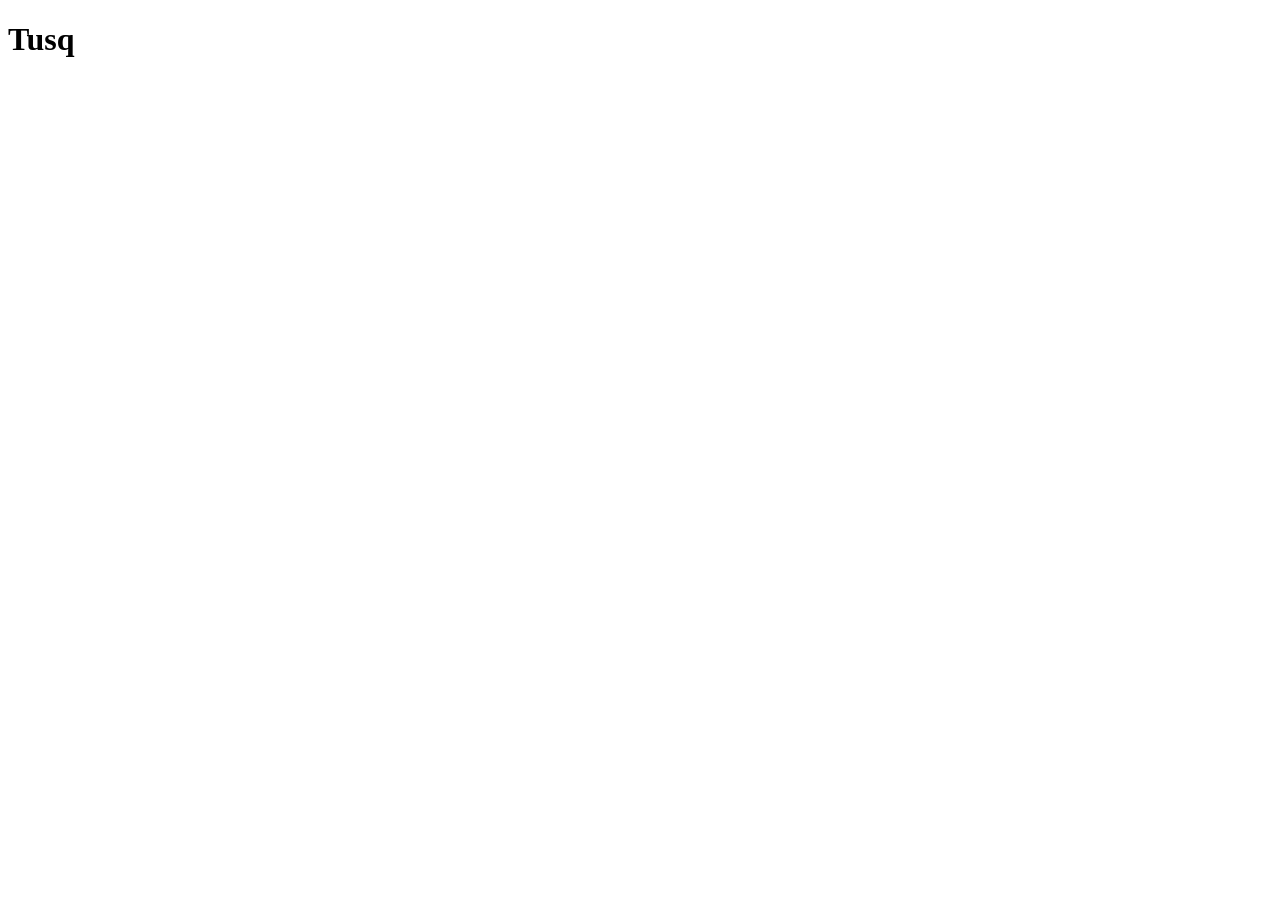
==== index.html @ bcec601b "Update index.html" ====
<!DOCTYPE html>
<html lang="ja">
<head>
  <meta charset="UTF-8">
  
  <meta name="viewport" content="width=device-width, initial-scale=1.0">
  
  <meta property="og:title" content="Tusq Portfolio">
  <meta property="og:description" content="My portfolio site">
  <meta property="og:image" content="https://ocha-no-taiko.github.io/Portfolio/ogp.png">
  <meta property="og:type" content="website">
  
  <link rel="icon" href="/Portfolio/favicon.png">
  <link rel="stylesheet" href="/Portfolio/style.css">
  
  <title>Portfolio | Tusq</title>
</head>
<body>
  <h1>Tusq</h1>
</body>
</html>
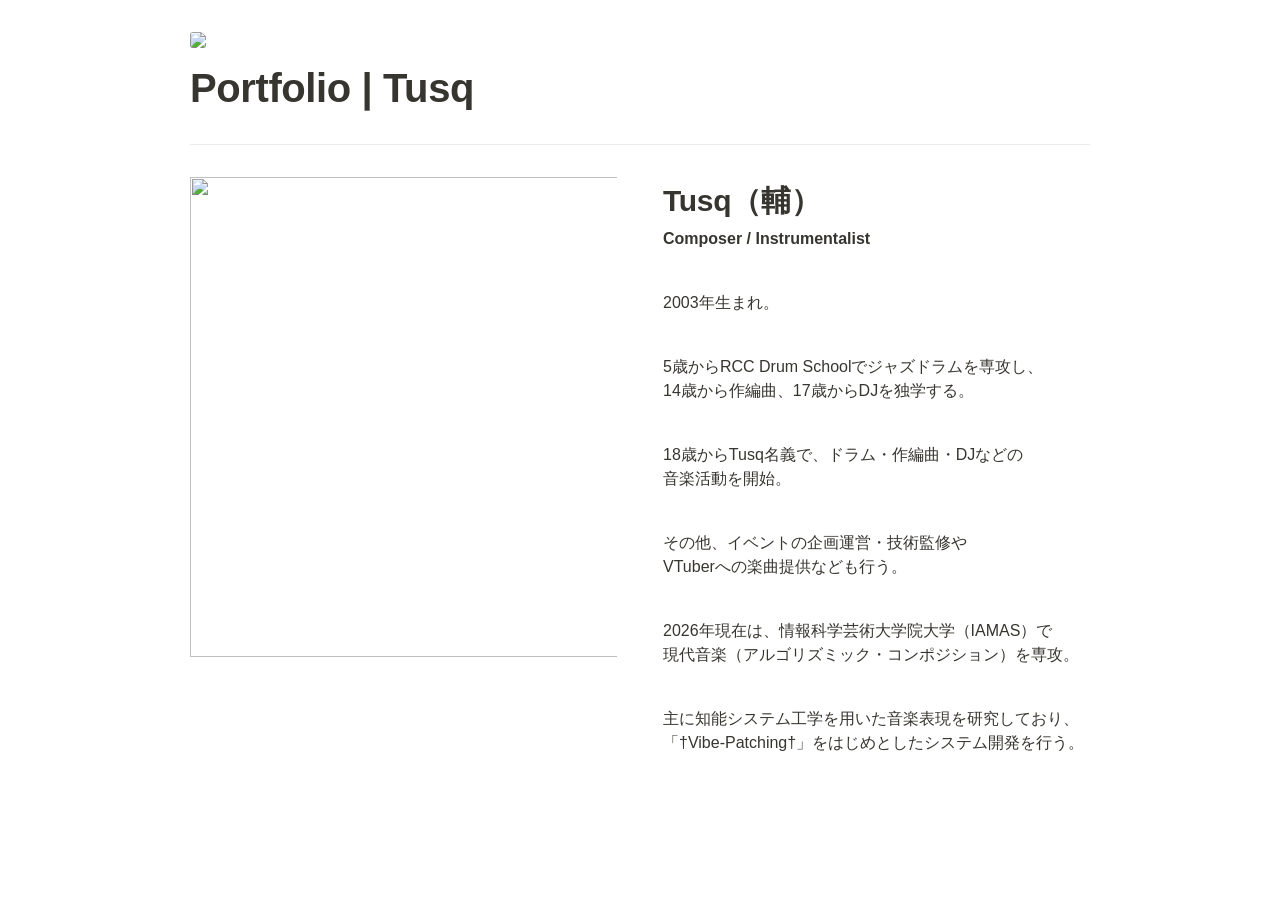
==== commit dbe0fcce: "Update index.html" ====
--- a/index.html
+++ b/index.html
@@ -1,21 +1,751 @@
-<!DOCTYPE html>
-<html lang="ja">
-<head>
-  <meta charset="UTF-8">
-  
-  <meta name="viewport" content="width=device-width, initial-scale=1.0">
-  
-  <meta property="og:title" content="Tusq Portfolio">
-  <meta property="og:description" content="My portfolio site">
-  <meta property="og:image" content="https://ocha-no-taiko.github.io/Portfolio/ogp.png">
-  <meta property="og:type" content="website">
-  
-  <link rel="icon" href="/Portfolio/favicon.png">
-  <link rel="stylesheet" href="/Portfolio/style.css">
-  
-  <title>Portfolio | Tusq</title>
-</head>
-<body>
-  <h1>Tusq</h1>
-</body>
-</html>
+<html><head><meta http-equiv="Content-Type" content="text/html; charset=utf-8"/><title>Portfolio | Tusq</title><style>
+/* cspell:disable-file */
+/* webkit printing magic: print all background colors */
+html {
+	-webkit-print-color-adjust: exact;
+}
+* {
+	box-sizing: border-box;
+	-webkit-print-color-adjust: exact;
+}
+
+html,
+body {
+	margin: 0;
+	padding: 0;
+}
+@media only screen {
+	body {
+		margin: 2em auto;
+		max-width: 900px;
+		color: rgb(55, 53, 47);
+	}
+}
+
+body {
+	line-height: 1.5;
+	white-space: pre-wrap;
+}
+
+a,
+a.visited {
+	color: inherit;
+	text-decoration: underline;
+}
+
+.pdf-relative-link-path {
+	font-size: 80%;
+	color: #444;
+}
+
+h1,
+h2,
+h3 {
+	letter-spacing: -0.01em;
+	line-height: 1.2;
+	font-weight: 600;
+	margin-bottom: 0;
+}
+
+/* Override strong tags inside headings to maintain consistent weight */
+h1 strong,
+h2 strong,
+h3 strong {
+	font-weight: 600;
+}
+
+.page-title {
+	font-size: 2.5rem;
+	font-weight: 700;
+	margin-top: 0;
+	margin-bottom: 0.75em;
+}
+
+h1 {
+	font-size: 1.875rem;
+	margin-top: 1.875rem;
+}
+
+h2 {
+	font-size: 1.5rem;
+	margin-top: 1.5rem;
+}
+
+h3 {
+	font-size: 1.25rem;
+	margin-top: 1.25rem;
+}
+
+.source {
+	border: 1px solid #ddd;
+	border-radius: 3px;
+	padding: 1.5em;
+	word-break: break-all;
+}
+
+.callout {
+	border-radius: 10px;
+	padding: 1rem;
+}
+
+figure {
+	margin: 1.25em 0;
+	page-break-inside: avoid;
+}
+
+figcaption {
+	opacity: 0.5;
+	font-size: 85%;
+	margin-top: 0.5em;
+}
+
+mark {
+	background-color: transparent;
+}
+
+.indented {
+	padding-left: 1.5em;
+}
+
+hr {
+	background: transparent;
+	display: block;
+	width: 100%;
+	height: 1px;
+	visibility: visible;
+	border: none;
+	border-bottom: 1px solid rgba(55, 53, 47, 0.09);
+}
+
+img {
+	max-width: 100%;
+}
+
+@media only print {
+	img {
+		max-height: 100vh;
+		object-fit: contain;
+	}
+
+	table.collection-content {
+		width: 100%;
+		table-layout: fixed;
+	}
+
+	table.collection-content th,
+	table.collection-content td {
+		overflow-wrap: anywhere;
+	}
+
+	table.collection-content td > .user,
+	table.collection-content td > time {
+		white-space: pre-wrap;
+	}
+}
+
+@page {
+	margin: 1in;
+}
+
+.collection-content-wrapper {
+	overflow-x: auto;
+}
+
+@media only print {
+	.collection-content-wrapper {
+		overflow-x: visible;
+	}
+}
+
+.collection-content {
+	font-size: 0.875rem;
+}
+
+.collection-content td {
+	white-space: pre-wrap;
+	word-break: break-word;
+}
+
+.column-list {
+	display: flex;
+	gap: 46px;
+}
+
+.column {
+	min-width: 0;
+	overflow: hidden;
+}
+
+.column > *:first-child {
+	margin-top: 0;
+}
+
+.table_of_contents-item {
+	display: block;
+	font-size: 0.875rem;
+	line-height: 1.3;
+	padding: 0.125rem;
+}
+
+.table_of_contents-indent-1 {
+	margin-left: 1.5rem;
+}
+
+.table_of_contents-indent-2 {
+	margin-left: 3rem;
+}
+
+.table_of_contents-indent-3 {
+	margin-left: 4.5rem;
+}
+
+.table_of_contents-link {
+	text-decoration: none;
+	opacity: 0.7;
+	border-bottom: 1px solid rgba(55, 53, 47, 0.18);
+}
+
+table,
+th,
+td {
+	border: 1px solid rgba(55, 53, 47, 0.09);
+}
+
+table {
+	border-collapse: collapse;
+	border-left: none;
+	border-right: none;
+}
+
+th,
+td {
+	font-weight: normal;
+	padding: 0.25em 0.5em;
+	line-height: 1.5;
+	min-height: 1.5em;
+	text-align: left;
+}
+
+th {
+	color: rgba(55, 53, 47, 0.6);
+}
+
+ol,
+ul {
+	margin: 0;
+	margin-block-start: 0.6em;
+	margin-block-end: 0.6em;
+}
+
+li > ol:first-child,
+li > ul:first-child {
+	margin-block-start: 0.6em;
+}
+
+ul > li {
+	list-style: disc;
+}
+
+ul.to-do-list {
+	padding-inline-start: 0;
+}
+
+ul.to-do-list > li {
+	list-style: none;
+}
+
+.to-do-children-checked {
+	text-decoration: line-through;
+	opacity: 0.375;
+}
+
+ul.toggle > li {
+	list-style: none;
+}
+
+ul {
+	padding-inline-start: 1.7em;
+}
+
+ul > li {
+	padding-left: 0.1em;
+}
+
+ol {
+	padding-inline-start: 1.6em;
+}
+
+ol.numbered-list.numbered-list-digits-2 {
+	padding-inline-start: 2em;
+}
+
+ol.numbered-list.numbered-list-digits-3plus {
+	padding-inline-start: 2.4em;
+}
+
+ol > li {
+	padding-left: 0.2em;
+}
+
+.mono ol {
+	padding-inline-start: 2em;
+}
+
+.mono ol > li {
+	text-indent: -0.4em;
+}
+
+.toggle {
+	padding-inline-start: 0em;
+	list-style-type: none;
+}
+
+/* Indent toggle children */
+.toggle > li > details {
+	padding-left: 1.7em;
+}
+
+.toggle > li > details > summary {
+	margin-left: -1.1em;
+}
+
+.selected-value {
+	display: inline-block;
+	padding: 0 0.5em;
+	background: rgba(206, 205, 202, 0.5);
+	border-radius: 3px;
+	margin-right: 0.5em;
+	margin-top: 0.3em;
+	margin-bottom: 0.3em;
+	white-space: nowrap;
+}
+
+.collection-title {
+	display: inline-block;
+	margin-right: 1em;
+}
+
+.page-description {
+	margin-bottom: 2em;
+}
+
+.simple-table {
+	margin-top: 1em;
+	font-size: 0.875rem;
+	empty-cells: show;
+}
+.simple-table td {
+	height: 29px;
+	min-width: 120px;
+}
+
+.simple-table th {
+	height: 29px;
+	min-width: 120px;
+}
+
+.simple-table-header-color {
+	background: rgb(247, 246, 243);
+	color: black;
+}
+.simple-table-header {
+	font-weight: 500;
+}
+
+time {
+	opacity: 0.5;
+}
+
+.icon {
+	display: inline-flex;
+	align-items: center;
+	justify-content: center;
+	max-width: 1.2em;
+	max-height: 1.2em;
+	text-decoration: none;
+	vertical-align: text-bottom;
+	margin-right: 0.5em;
+}
+
+img.icon {
+	border-radius: 3px;
+}
+
+.callout img.notion-static-icon {
+	width: 1em;
+	height: 1em;
+}
+
+.callout p {
+	margin: 0;
+}
+
+.callout h1,
+.callout h2,
+.callout h3 {
+	margin: 0 0 0.6rem;
+}
+
+.user-icon {
+	width: 1.5em;
+	height: 1.5em;
+	border-radius: 100%;
+	margin-right: 0.5rem;
+}
+
+.user-icon-inner {
+	font-size: 0.8em;
+}
+
+.text-icon {
+	border: 1px solid #000;
+	text-align: center;
+}
+
+.page-cover-image {
+	display: block;
+	object-fit: cover;
+	width: 100%;
+	max-height: 30vh;
+}
+
+.page-header-icon {
+	font-size: 3rem;
+	margin-bottom: 1rem;
+}
+
+.page-header-icon-with-cover {
+	margin-top: -0.72em;
+	margin-left: 0.07em;
+}
+
+.page-header-icon img {
+	border-radius: 3px;
+}
+
+.link-to-page {
+	margin: 1em 0;
+	padding: 0;
+	border: none;
+	font-weight: 500;
+}
+
+p > .user {
+	opacity: 0.5;
+}
+
+td > .user,
+td > time {
+	white-space: nowrap;
+}
+
+input[type="checkbox"] {
+	transform: scale(1.5);
+	margin-right: 0.6em;
+	vertical-align: middle;
+}
+
+p {
+	margin-top: 0.5em;
+	margin-bottom: 0.5em;
+}
+
+.image {
+	border: none;
+	margin: 1.5em 0;
+	padding: 0;
+	border-radius: 0;
+	text-align: center;
+}
+
+.code,
+code {
+	background: rgba(135, 131, 120, 0.15);
+	border-radius: 3px;
+	padding: 0.2em 0.4em;
+	border-radius: 3px;
+	font-size: 85%;
+	tab-size: 2;
+}
+
+code {
+	color: #eb5757;
+}
+
+.code {
+	padding: 1.5em 1em;
+}
+
+.code-wrap {
+	white-space: pre-wrap;
+	word-break: break-all;
+}
+
+.code > code {
+	background: none;
+	padding: 0;
+	font-size: 100%;
+	color: inherit;
+}
+
+blockquote {
+	font-size: 1em;
+	margin: 1em 0;
+	padding-left: 1em;
+	border-left: 3px solid rgb(55, 53, 47);
+}
+
+blockquote.quote-large {
+	font-size: 1.25em;
+}
+
+.bookmark {
+	text-decoration: none;
+	max-height: 8em;
+	padding: 0;
+	display: flex;
+	width: 100%;
+	align-items: stretch;
+}
+
+.bookmark-title {
+	font-size: 0.85em;
+	overflow: hidden;
+	text-overflow: ellipsis;
+	height: 1.75em;
+	white-space: nowrap;
+}
+
+.bookmark-text {
+	display: flex;
+	flex-direction: column;
+}
+
+.bookmark-info {
+	flex: 4 1 180px;
+	padding: 12px 14px 14px;
+	display: flex;
+	flex-direction: column;
+	justify-content: space-between;
+}
+
+.bookmark-image {
+	width: 33%;
+	flex: 1 1 180px;
+	display: block;
+	position: relative;
+	object-fit: cover;
+	border-radius: 1px;
+}
+
+.bookmark-description {
+	color: rgba(55, 53, 47, 0.6);
+	font-size: 0.75em;
+	overflow: hidden;
+	max-height: 4.5em;
+	word-break: break-word;
+}
+
+.bookmark-href {
+	font-size: 0.75em;
+	margin-top: 0.25em;
+}
+
+.sans { font-family: ui-sans-serif, -apple-system, BlinkMacSystemFont, "Segoe UI Variable Display", "Segoe UI", Helvetica, "Apple Color Emoji", "Noto Sans Arabic", "Noto Sans Hebrew", Arial, sans-serif, "Segoe UI Emoji", "Segoe UI Symbol"; }
+.code { font-family: "SFMono-Regular", Menlo, Consolas, "PT Mono", "Liberation Mono", Courier, monospace; }
+.serif { font-family: Lyon-Text, Georgia, ui-serif, serif; }
+.mono { font-family: iawriter-mono, Nitti, Menlo, Courier, monospace; }
+.pdf .sans { font-family: Inter, ui-sans-serif, -apple-system, BlinkMacSystemFont, "Segoe UI Variable Display", "Segoe UI", Helvetica, "Apple Color Emoji", "Noto Sans Arabic", "Noto Sans Hebrew", Arial, sans-serif, "Segoe UI Emoji", "Segoe UI Symbol", 'Twemoji', 'Noto Color Emoji', 'Noto Sans CJK JP'; }
+.pdf:lang(zh-CN) .sans { font-family: Inter, ui-sans-serif, -apple-system, BlinkMacSystemFont, "Segoe UI Variable Display", "Segoe UI", Helvetica, "Apple Color Emoji", "Noto Sans Arabic", "Noto Sans Hebrew", Arial, sans-serif, "Segoe UI Emoji", "Segoe UI Symbol", 'Twemoji', 'Noto Color Emoji', 'Noto Sans CJK SC'; }
+.pdf:lang(zh-TW) .sans { font-family: Inter, ui-sans-serif, -apple-system, BlinkMacSystemFont, "Segoe UI Variable Display", "Segoe UI", Helvetica, "Apple Color Emoji", "Noto Sans Arabic", "Noto Sans Hebrew", Arial, sans-serif, "Segoe UI Emoji", "Segoe UI Symbol", 'Twemoji', 'Noto Color Emoji', 'Noto Sans CJK TC'; }
+.pdf:lang(ko-KR) .sans { font-family: Inter, ui-sans-serif, -apple-system, BlinkMacSystemFont, "Segoe UI Variable Display", "Segoe UI", Helvetica, "Apple Color Emoji", "Noto Sans Arabic", "Noto Sans Hebrew", Arial, sans-serif, "Segoe UI Emoji", "Segoe UI Symbol", 'Twemoji', 'Noto Color Emoji', 'Noto Sans CJK KR'; }
+.pdf .code { font-family: Source Code Pro, "SFMono-Regular", Menlo, Consolas, "PT Mono", "Liberation Mono", Courier, monospace, 'Twemoji', 'Noto Color Emoji', 'Noto Sans Mono CJK JP'; }
+.pdf:lang(zh-CN) .code { font-family: Source Code Pro, "SFMono-Regular", Menlo, Consolas, "PT Mono", "Liberation Mono", Courier, monospace, 'Twemoji', 'Noto Color Emoji', 'Noto Sans Mono CJK SC'; }
+.pdf:lang(zh-TW) .code { font-family: Source Code Pro, "SFMono-Regular", Menlo, Consolas, "PT Mono", "Liberation Mono", Courier, monospace, 'Twemoji', 'Noto Color Emoji', 'Noto Sans Mono CJK TC'; }
+.pdf:lang(ko-KR) .code { font-family: Source Code Pro, "SFMono-Regular", Menlo, Consolas, "PT Mono", "Liberation Mono", Courier, monospace, 'Twemoji', 'Noto Color Emoji', 'Noto Sans Mono CJK KR'; }
+.pdf .serif { font-family: PT Serif, Lyon-Text, Georgia, ui-serif, serif, 'Twemoji', 'Noto Color Emoji', 'Noto Serif CJK JP'; }
+.pdf:lang(zh-CN) .serif { font-family: PT Serif, Lyon-Text, Georgia, ui-serif, serif, 'Twemoji', 'Noto Color Emoji', 'Noto Serif CJK SC'; }
+.pdf:lang(zh-TW) .serif { font-family: PT Serif, Lyon-Text, Georgia, ui-serif, serif, 'Twemoji', 'Noto Color Emoji', 'Noto Serif CJK TC'; }
+.pdf:lang(ko-KR) .serif { font-family: PT Serif, Lyon-Text, Georgia, ui-serif, serif, 'Twemoji', 'Noto Color Emoji', 'Noto Serif CJK KR'; }
+.pdf .mono { font-family: PT Mono, iawriter-mono, Nitti, Menlo, Courier, monospace, 'Twemoji', 'Noto Color Emoji', 'Noto Sans Mono CJK JP'; }
+.pdf:lang(zh-CN) .mono { font-family: PT Mono, iawriter-mono, Nitti, Menlo, Courier, monospace, 'Twemoji', 'Noto Color Emoji', 'Noto Sans Mono CJK SC'; }
+.pdf:lang(zh-TW) .mono { font-family: PT Mono, iawriter-mono, Nitti, Menlo, Courier, monospace, 'Twemoji', 'Noto Color Emoji', 'Noto Sans Mono CJK TC'; }
+.pdf:lang(ko-KR) .mono { font-family: PT Mono, iawriter-mono, Nitti, Menlo, Courier, monospace, 'Twemoji', 'Noto Color Emoji', 'Noto Sans Mono CJK KR'; }
+.highlight-default {
+	color: rgba(44, 44, 43, 1);
+}
+.highlight-gray {
+	color: rgba(125, 122, 117, 1);
+	fill: rgba(125, 122, 117, 1);
+}
+.highlight-brown {
+	color: rgba(159, 118, 90, 1);
+	fill: rgba(159, 118, 90, 1);
+}
+.highlight-orange {
+	color: rgba(210, 123, 45, 1);
+	fill: rgba(210, 123, 45, 1);
+}
+.highlight-yellow {
+	color: rgba(203, 148, 52, 1);
+	fill: rgba(203, 148, 52, 1);
+}
+.highlight-teal {
+	color: rgba(80, 148, 110, 1);
+	fill: rgba(80, 148, 110, 1);
+}
+.highlight-blue {
+	color: rgba(56, 125, 201, 1);
+	fill: rgba(56, 125, 201, 1);
+}
+.highlight-purple {
+	color: rgba(154, 107, 180, 1);
+	fill: rgba(154, 107, 180, 1);
+}
+.highlight-pink {
+	color: rgba(193, 76, 138, 1);
+	fill: rgba(193, 76, 138, 1);
+}
+.highlight-red {
+	color: rgba(207, 81, 72, 1);
+	fill: rgba(207, 81, 72, 1);
+}
+.highlight-default_background {
+	color: rgba(44, 44, 43, 1);
+}
+.highlight-gray_background {
+	background: rgba(42, 28, 0, 0.07);
+}
+.highlight-brown_background {
+	background: rgba(139, 46, 0, 0.086);
+}
+.highlight-orange_background {
+	background: rgba(224, 101, 1, 0.129);
+}
+.highlight-yellow_background {
+	background: rgba(211, 168, 0, 0.137);
+}
+.highlight-teal_background {
+	background: rgba(0, 100, 45, 0.09);
+}
+.highlight-blue_background {
+	background: rgba(0, 124, 215, 0.094);
+}
+.highlight-purple_background {
+	background: rgba(102, 0, 178, 0.078);
+}
+.highlight-pink_background {
+	background: rgba(197, 0, 93, 0.086);
+}
+.highlight-red_background {
+	background: rgba(223, 22, 0, 0.094);
+}
+.block-color-default {
+	color: inherit;
+	fill: inherit;
+}
+.block-color-gray {
+	color: rgba(125, 122, 117, 1);
+	fill: rgba(125, 122, 117, 1);
+}
+.block-color-brown {
+	color: rgba(159, 118, 90, 1);
+	fill: rgba(159, 118, 90, 1);
+}
+.block-color-orange {
+	color: rgba(210, 123, 45, 1);
+	fill: rgba(210, 123, 45, 1);
+}
+.block-color-yellow {
+	color: rgba(203, 148, 52, 1);
+	fill: rgba(203, 148, 52, 1);
+}
+.block-color-teal {
+	color: rgba(80, 148, 110, 1);
+	fill: rgba(80, 148, 110, 1);
+}
+.block-color-blue {
+	color: rgba(56, 125, 201, 1);
+	fill: rgba(56, 125, 201, 1);
+}
+.block-color-purple {
+	color: rgba(154, 107, 180, 1);
+	fill: rgba(154, 107, 180, 1);
+}
+.block-color-pink {
+	color: rgba(193, 76, 138, 1);
+	fill: rgba(193, 76, 138, 1);
+}
+.block-color-red {
+	color: rgba(207, 81, 72, 1);
+	fill: rgba(207, 81, 72, 1);
+}
+.block-color-default_background {
+	color: inherit;
+	fill: inherit;
+}
+.block-color-gray_background {
+	background: rgba(240, 239, 237, 1);
+}
+.block-color-brown_background {
+	background: rgba(245, 237, 233, 1);
+}
+.block-color-orange_background {
+	background: rgba(251, 235, 222, 1);
+}
+.block-color-yellow_background {
+	background: rgba(249, 243, 220, 1);
+}
+.block-color-teal_background {
+	background: rgba(232, 241, 236, 1);
+}
+.block-color-blue_background {
+	background: rgba(229, 242, 252, 1);
+}
+.block-color-purple_background {
+	background: rgba(243, 235, 249, 1);
+}
+.block-color-pink_background {
+	background: rgba(250, 233, 241, 1);
+}
+.block-color-red_background {
+	background: rgba(252, 233, 231, 1);
+}
+.select-value-color-default { background-color: rgba(42, 28, 0, 0.07); }
+.select-value-color-gray { background-color: rgba(28, 19, 1, 0.11); }
+.select-value-color-brown { background-color: rgba(127, 51, 0, 0.156); }
+.select-value-color-orange { background-color: rgba(196, 88, 0, 0.203); }
+.select-value-color-yellow { background-color: rgba(209, 156, 0, 0.282); }
+.select-value-color-green { background-color: rgba(0, 96, 38, 0.156); }
+.select-value-color-blue { background-color: rgba(0, 118, 217, 0.203); }
+.select-value-color-purple { background-color: rgba(92, 0, 163, 0.141); }
+.select-value-color-pink { background-color: rgba(183, 0, 78, 0.152); }
+.select-value-color-red { background-color: rgba(206, 24, 0, 0.164); }
+
+.checkbox {
+	display: inline-flex;
+	vertical-align: text-bottom;
+	width: 16;
+	height: 16;
+	background-size: 16px;
+	margin-left: 2px;
+	margin-right: 5px;
+}
+
+.checkbox-on {
+	background-image: url("data:image/svg+xml;charset=UTF-8,%3Csvg%20width%3D%2216%22%20height%3D%2216%22%20viewBox%3D%220%200%2016%2016%22%20fill%3D%22none%22%20xmlns%3D%22http%3A%2F%2Fwww.w3.org%2F2000%2Fsvg%22%3E%0A%3Crect%20width%3D%2216%22%20height%3D%2216%22%20fill%3D%22%2358A9D7%22%2F%3E%0A%3Cpath%20d%3D%22M6.71429%2012.2852L14%204.9995L12.7143%203.71436L6.71429%209.71378L3.28571%206.2831L2%207.57092L6.71429%2012.2852Z%22%20fill%3D%22white%22%2F%3E%0A%3C%2Fsvg%3E");
+}
+
+.checkbox-off {
+	background-image: url("data:image/svg+xml;charset=UTF-8,%3Csvg%20width%3D%2216%22%20height%3D%2216%22%20viewBox%3D%220%200%2016%2016%22%20fill%3D%22none%22%20xmlns%3D%22http%3A%2F%2Fwww.w3.org%2F2000%2Fsvg%22%3E%0A%3Crect%20x%3D%220.75%22%20y%3D%220.75%22%20width%3D%2214.5%22%20height%3D%2214.5%22%20fill%3D%22white%22%20stroke%3D%22%2336352F%22%20stroke-width%3D%221.5%22%2F%3E%0A%3C%2Fsvg%3E");
+}
+	
+</style></head><body><article id="36f318f9-8cbf-8020-8b9e-c9175172ae94" class="page sans"><header><div class="page-header-icon undefined"><img class="icon" src="Portfolio%20Tusq/Tusq_B_Logo.png"/></div><h1 class="page-title" dir="auto">Portfolio | Tusq</h1><p class="page-description" dir="auto"></p></header><div class="page-body"><div style="display:contents" dir="auto"><hr id="36f318f9-8cbf-8040-b57f-c5ca29648a6f"/></div><div style="display:contents" dir="auto"><div id="36f318f9-8cbf-8009-89ea-e8defbc01625" class="column-list"><div style="display:contents" dir="auto"><div id="36f318f9-8cbf-806e-bd1f-e85ebfef0bb6" style="width:50%" class="column"><div style="display:contents" dir="ltr"><figure id="36f318f9-8cbf-8080-a14f-c4018766829f" class="image"><a href="Portfolio%20Tusq/Tusq_Selfy1.jpg"><img style="width:480px" src="Portfolio%20Tusq/Tusq_Selfy1.jpg"/></a></figure></div></div></div><div style="display:contents" dir="auto"><div id="36f318f9-8cbf-80fe-9ad8-f8c1ec9d5192" style="width:50%" class="column"><div style="display:contents" dir="auto"><h1 id="36f318f9-8cbf-80ae-bccc-c44462ef6b03" class="">Tusq（輔）</h1></div><div style="display:contents" dir="auto"><p id="36f318f9-8cbf-800d-a27b-cfcabb596cdf" class=""><strong>Composer / Instrumentalist</strong></p></div><div style="display:contents" dir="auto"><p id="36f318f9-8cbf-80bc-8d97-d5bd193002c9" class="">
+</p></div><div style="display:contents" dir="auto"><p class="">2003年生まれ。</p></div><div style="display:contents" dir="auto"><p class="">
+</p></div><div style="display:contents" dir="auto"><p class="">5歳からRCC Drum Schoolでジャズドラムを専攻し、<br/>14歳から作編曲、17歳からDJを独学する。</p></div><div style="display:contents" dir="auto"><p class="">
+</p></div><div style="display:contents" dir="auto"><p class="">18歳からTusq名義で、ドラム・作編曲・DJなどの<br/>音楽活動を開始。</p></div><div style="display:contents" dir="auto"><p class="">
+</p></div><div style="display:contents" dir="auto"><p class="">その他、イベントの企画運営・技術監修や<br/>VTuberへの楽曲提供なども行う。</p></div><div style="display:contents" dir="auto"><p class="">
+</p></div><div style="display:contents" dir="auto"><p class="">2026年現在は、情報科学芸術大学院大学（IAMAS）で<br/>現代音楽（アルゴリズミック・コンポジション）を専攻。</p></div><div style="display:contents" dir="auto"><p class="">
+</p></div><div style="display:contents" dir="auto"><p class="">主に知能システム工学を用いた音楽表現を研究しており、<br/>「†Vibe-Patching†」をはじめとしたシステム開発を行う。</p></div><div style="display:contents" dir="auto"><p class=""></p>
+</p></div></div></div></div></div><div style="display:contents" dir="auto"><p id="36f318f9-8cbf-802a-b717-c5df2ab622ee" class="">
+</p></div></div></article><span class="sans" style="font-size:14px;padding-top:2em"></span></body></html>
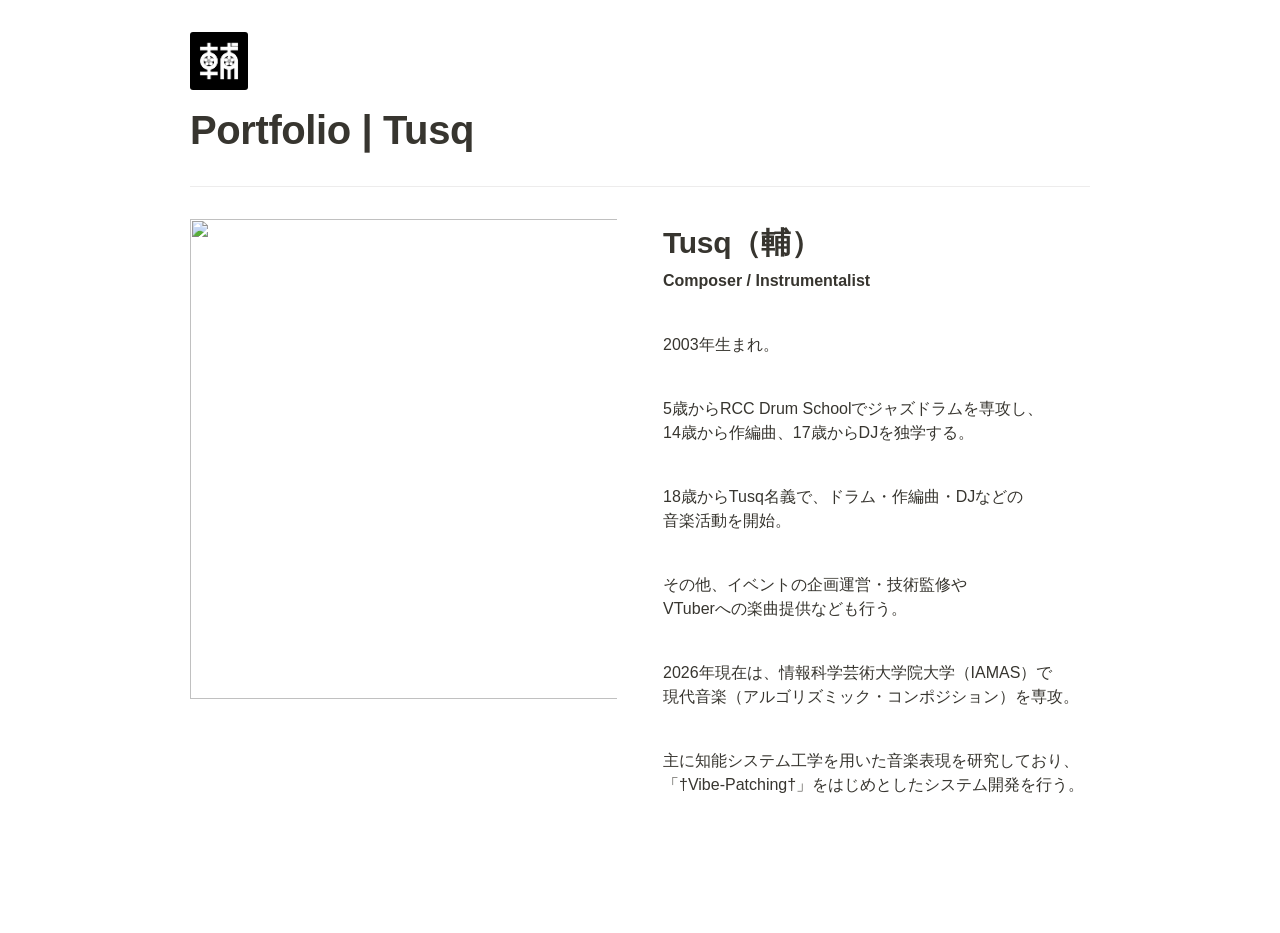
==== commit 28f51657: "Update index.html" ====
--- a/index.html
+++ b/index.html
@@ -740,7 +740,7 @@
 	background-image: url("data:image/svg+xml;charset=UTF-8,%3Csvg%20width%3D%2216%22%20height%3D%2216%22%20viewBox%3D%220%200%2016%2016%22%20fill%3D%22none%22%20xmlns%3D%22http%3A%2F%2Fwww.w3.org%2F2000%2Fsvg%22%3E%0A%3Crect%20x%3D%220.75%22%20y%3D%220.75%22%20width%3D%2214.5%22%20height%3D%2214.5%22%20fill%3D%22white%22%20stroke%3D%22%2336352F%22%20stroke-width%3D%221.5%22%2F%3E%0A%3C%2Fsvg%3E");
 }
 	
-</style></head><body><article id="36f318f9-8cbf-8020-8b9e-c9175172ae94" class="page sans"><header><div class="page-header-icon undefined"><img class="icon" src="Portfolio%20Tusq/Tusq_B_Logo.png"/></div><h1 class="page-title" dir="auto">Portfolio | Tusq</h1><p class="page-description" dir="auto"></p></header><div class="page-body"><div style="display:contents" dir="auto"><hr id="36f318f9-8cbf-8040-b57f-c5ca29648a6f"/></div><div style="display:contents" dir="auto"><div id="36f318f9-8cbf-8009-89ea-e8defbc01625" class="column-list"><div style="display:contents" dir="auto"><div id="36f318f9-8cbf-806e-bd1f-e85ebfef0bb6" style="width:50%" class="column"><div style="display:contents" dir="ltr"><figure id="36f318f9-8cbf-8080-a14f-c4018766829f" class="image"><a href="Portfolio%20Tusq/Tusq_Selfy1.jpg"><img style="width:480px" src="Portfolio%20Tusq/Tusq_Selfy1.jpg"/></a></figure></div></div></div><div style="display:contents" dir="auto"><div id="36f318f9-8cbf-80fe-9ad8-f8c1ec9d5192" style="width:50%" class="column"><div style="display:contents" dir="auto"><h1 id="36f318f9-8cbf-80ae-bccc-c44462ef6b03" class="">Tusq（輔）</h1></div><div style="display:contents" dir="auto"><p id="36f318f9-8cbf-800d-a27b-cfcabb596cdf" class=""><strong>Composer / Instrumentalist</strong></p></div><div style="display:contents" dir="auto"><p id="36f318f9-8cbf-80bc-8d97-d5bd193002c9" class="">
+</style></head><body><article id="36f318f9-8cbf-8020-8b9e-c9175172ae94" class="page sans"><header><div class="page-header-icon undefined"><img class="icon" src="Tusq_B_Logo.png"/></div><h1 class="page-title" dir="auto">Portfolio | Tusq</h1><p class="page-description" dir="auto"></p></header><div class="page-body"><div style="display:contents" dir="auto"><hr id="36f318f9-8cbf-8040-b57f-c5ca29648a6f"/></div><div style="display:contents" dir="auto"><div id="36f318f9-8cbf-8009-89ea-e8defbc01625" class="column-list"><div style="display:contents" dir="auto"><div id="36f318f9-8cbf-806e-bd1f-e85ebfef0bb6" style="width:50%" class="column"><div style="display:contents" dir="ltr"><figure id="36f318f9-8cbf-8080-a14f-c4018766829f" class="image"><a href="Tusq_Selfy1.jpg"><img style="width:480px" src="Portfolio%20Tusq/Tusq_Selfy1.jpg"/></a></figure></div></div></div><div style="display:contents" dir="auto"><div id="36f318f9-8cbf-80fe-9ad8-f8c1ec9d5192" style="width:50%" class="column"><div style="display:contents" dir="auto"><h1 id="36f318f9-8cbf-80ae-bccc-c44462ef6b03" class="">Tusq（輔）</h1></div><div style="display:contents" dir="auto"><p id="36f318f9-8cbf-800d-a27b-cfcabb596cdf" class=""><strong>Composer / Instrumentalist</strong></p></div><div style="display:contents" dir="auto"><p id="36f318f9-8cbf-80bc-8d97-d5bd193002c9" class="">
 </p></div><div style="display:contents" dir="auto"><p class="">2003年生まれ。</p></div><div style="display:contents" dir="auto"><p class="">
 </p></div><div style="display:contents" dir="auto"><p class="">5歳からRCC Drum Schoolでジャズドラムを専攻し、<br/>14歳から作編曲、17歳からDJを独学する。</p></div><div style="display:contents" dir="auto"><p class="">
 </p></div><div style="display:contents" dir="auto"><p class="">18歳からTusq名義で、ドラム・作編曲・DJなどの<br/>音楽活動を開始。</p></div><div style="display:contents" dir="auto"><p class="">
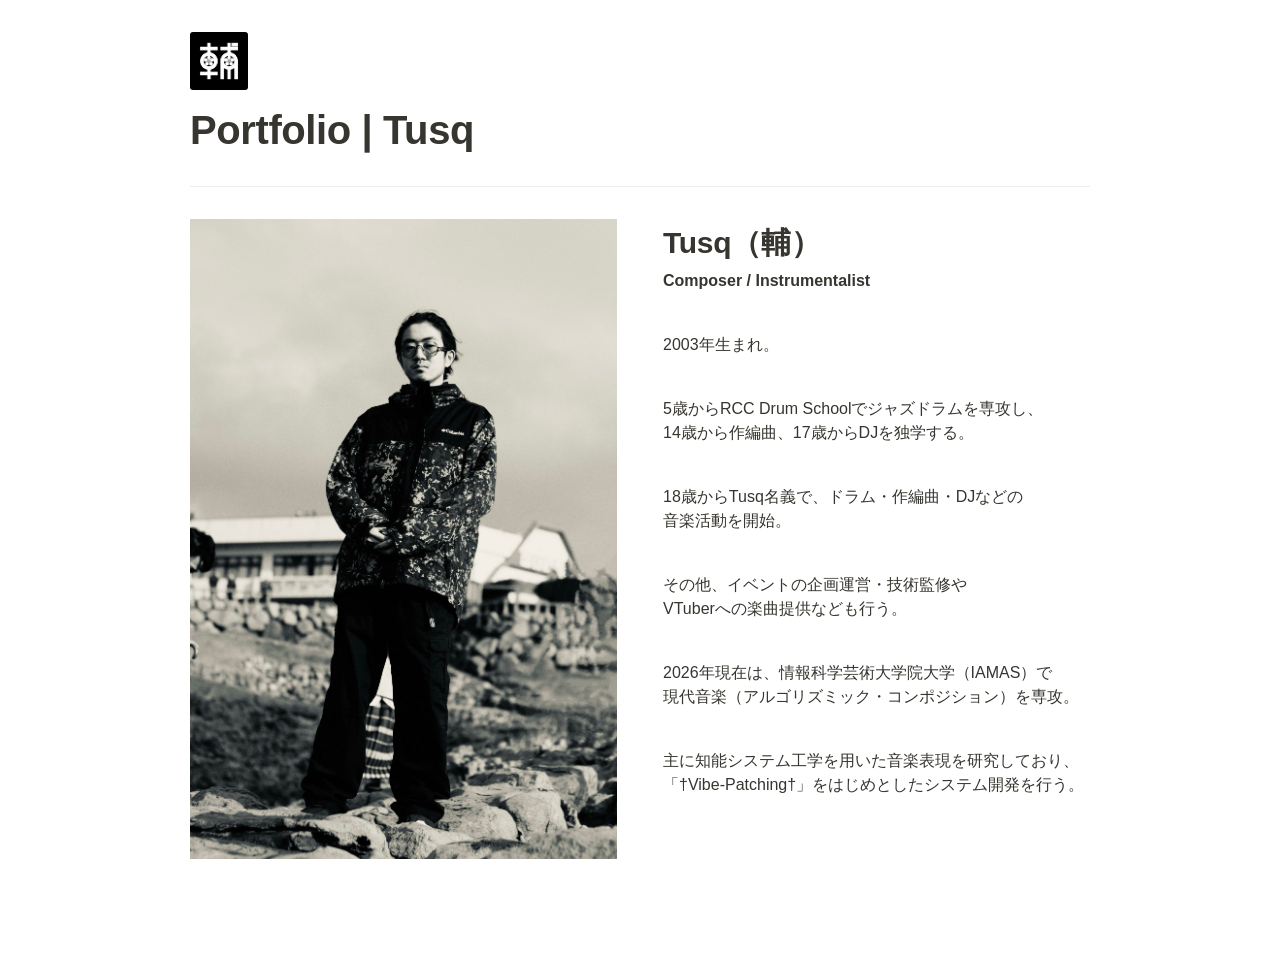
==== commit 6dda1a04: "Update index.html" ====
--- a/index.html
+++ b/index.html
@@ -1,4 +1,11 @@
-<html><head><meta http-equiv="Content-Type" content="text/html; charset=utf-8"/><title>Portfolio | Tusq</title><style>
+<html>
+	<head>
+		<meta http-equiv="Content-Type" content="text/html; charset=utf-8"/><title>Portfolio | Tusq</title><style>
+		<meta property="og:title" content="Portfolio">
+		<meta property="og:description" content="My portfolio site">
+		<meta property="og:image" content="https://ocha-no-taiko.github.io/Portfolio/ogp.png">
+		<meta property="og:type" content="website">
+		<link rel="icon" href="/Portfolio/favicon.png">
 /* cspell:disable-file */
 /* webkit printing magic: print all background colors */
 html {
@@ -740,7 +747,7 @@
 	background-image: url("data:image/svg+xml;charset=UTF-8,%3Csvg%20width%3D%2216%22%20height%3D%2216%22%20viewBox%3D%220%200%2016%2016%22%20fill%3D%22none%22%20xmlns%3D%22http%3A%2F%2Fwww.w3.org%2F2000%2Fsvg%22%3E%0A%3Crect%20x%3D%220.75%22%20y%3D%220.75%22%20width%3D%2214.5%22%20height%3D%2214.5%22%20fill%3D%22white%22%20stroke%3D%22%2336352F%22%20stroke-width%3D%221.5%22%2F%3E%0A%3C%2Fsvg%3E");
 }
 	
-</style></head><body><article id="36f318f9-8cbf-8020-8b9e-c9175172ae94" class="page sans"><header><div class="page-header-icon undefined"><img class="icon" src="Tusq_B_Logo.png"/></div><h1 class="page-title" dir="auto">Portfolio | Tusq</h1><p class="page-description" dir="auto"></p></header><div class="page-body"><div style="display:contents" dir="auto"><hr id="36f318f9-8cbf-8040-b57f-c5ca29648a6f"/></div><div style="display:contents" dir="auto"><div id="36f318f9-8cbf-8009-89ea-e8defbc01625" class="column-list"><div style="display:contents" dir="auto"><div id="36f318f9-8cbf-806e-bd1f-e85ebfef0bb6" style="width:50%" class="column"><div style="display:contents" dir="ltr"><figure id="36f318f9-8cbf-8080-a14f-c4018766829f" class="image"><a href="Tusq_Selfy1.jpg"><img style="width:480px" src="Portfolio%20Tusq/Tusq_Selfy1.jpg"/></a></figure></div></div></div><div style="display:contents" dir="auto"><div id="36f318f9-8cbf-80fe-9ad8-f8c1ec9d5192" style="width:50%" class="column"><div style="display:contents" dir="auto"><h1 id="36f318f9-8cbf-80ae-bccc-c44462ef6b03" class="">Tusq（輔）</h1></div><div style="display:contents" dir="auto"><p id="36f318f9-8cbf-800d-a27b-cfcabb596cdf" class=""><strong>Composer / Instrumentalist</strong></p></div><div style="display:contents" dir="auto"><p id="36f318f9-8cbf-80bc-8d97-d5bd193002c9" class="">
+</style></head><body><article id="36f318f9-8cbf-8020-8b9e-c9175172ae94" class="page sans"><header><div class="page-header-icon undefined"><img class="icon" src="Tusq_B_Logo.png"/></div><h1 class="page-title" dir="auto">Portfolio | Tusq</h1><p class="page-description" dir="auto"></p></header><div class="page-body"><div style="display:contents" dir="auto"><hr id="36f318f9-8cbf-8040-b57f-c5ca29648a6f"/></div><div style="display:contents" dir="auto"><div id="36f318f9-8cbf-8009-89ea-e8defbc01625" class="column-list"><div style="display:contents" dir="auto"><div id="36f318f9-8cbf-806e-bd1f-e85ebfef0bb6" style="width:50%" class="column"><div style="display:contents" dir="ltr"><figure id="36f318f9-8cbf-8080-a14f-c4018766829f" class="image"><a href="Tusq_Selfy1.jpg"><img style="width:480px" src="Tusq_Selfy1.jpg"/></a></figure></div></div></div><div style="display:contents" dir="auto"><div id="36f318f9-8cbf-80fe-9ad8-f8c1ec9d5192" style="width:50%" class="column"><div style="display:contents" dir="auto"><h1 id="36f318f9-8cbf-80ae-bccc-c44462ef6b03" class="">Tusq（輔）</h1></div><div style="display:contents" dir="auto"><p id="36f318f9-8cbf-800d-a27b-cfcabb596cdf" class=""><strong>Composer / Instrumentalist</strong></p></div><div style="display:contents" dir="auto"><p id="36f318f9-8cbf-80bc-8d97-d5bd193002c9" class="">
 </p></div><div style="display:contents" dir="auto"><p class="">2003年生まれ。</p></div><div style="display:contents" dir="auto"><p class="">
 </p></div><div style="display:contents" dir="auto"><p class="">5歳からRCC Drum Schoolでジャズドラムを専攻し、<br/>14歳から作編曲、17歳からDJを独学する。</p></div><div style="display:contents" dir="auto"><p class="">
 </p></div><div style="display:contents" dir="auto"><p class="">18歳からTusq名義で、ドラム・作編曲・DJなどの<br/>音楽活動を開始。</p></div><div style="display:contents" dir="auto"><p class="">
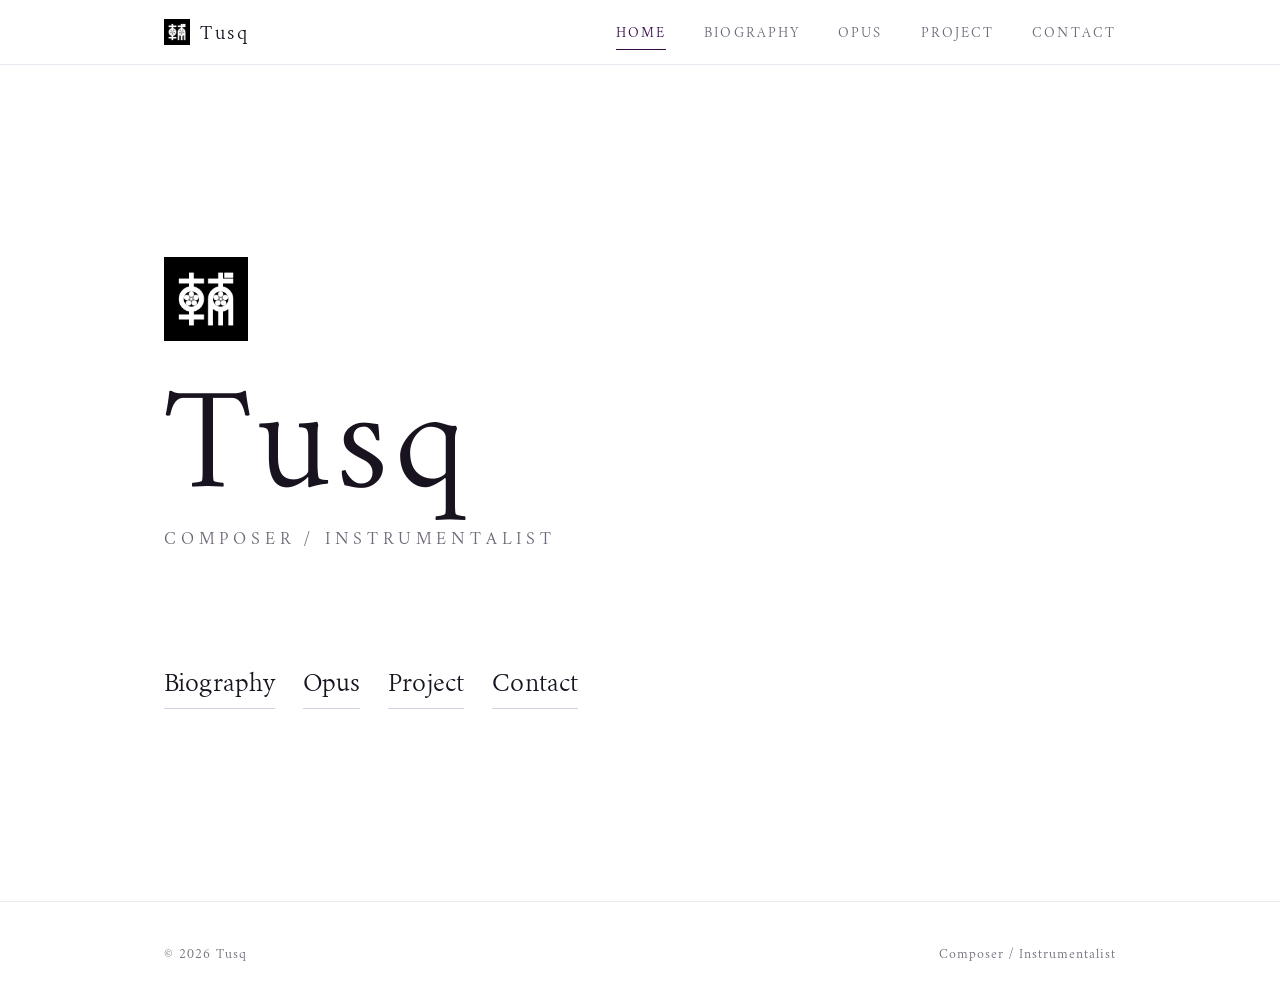
==== commit 6f75fa73: "Rebuild portfolio: Biography / Opus / Project / Contact - Replace Notion-exported HTML with a clean," ====
--- a/index.html
+++ b/index.html
@@ -1,758 +1,42 @@
-<html>
-	<head>
-		<meta http-equiv="Content-Type" content="text/html; charset=utf-8"/><title>Portfolio | Tusq</title><style>
-		<meta property="og:title" content="Portfolio">
-		<meta property="og:description" content="My portfolio site">
-		<meta property="og:image" content="https://ocha-no-taiko.github.io/Portfolio/ogp.png">
-		<meta property="og:type" content="website">
-		<link rel="icon" href="/Portfolio/favicon.png">
-/* cspell:disable-file */
-/* webkit printing magic: print all background colors */
-html {
-	-webkit-print-color-adjust: exact;
-}
-* {
-	box-sizing: border-box;
-	-webkit-print-color-adjust: exact;
-}
+<!DOCTYPE html>
+<html lang="ja">
+<head>
+  <meta charset="UTF-8" />
+  <meta name="viewport" content="width=device-width, initial-scale=1.0" />
+  <title>Tusq — Portfolio</title>
+  <meta name="description" content="Tusq（輔） — Composer / Instrumentalist. Portfolio." />
 
-html,
-body {
-	margin: 0;
-	padding: 0;
-}
-@media only screen {
-	body {
-		margin: 2em auto;
-		max-width: 900px;
-		color: rgb(55, 53, 47);
-	}
-}
+  <meta property="og:title" content="Tusq — Portfolio" />
+  <meta property="og:description" content="Composer / Instrumentalist" />
+  <meta property="og:type" content="website" />
+  <meta property="og:image" content="assets/img/ogp.png" />
+  <meta name="twitter:card" content="summary_large_image" />
 
-body {
-	line-height: 1.5;
-	white-space: pre-wrap;
-}
+  <link rel="icon" type="image/png" href="assets/img/favicon.png" />
+  <link rel="preconnect" href="https://fonts.googleapis.com" />
+  <link rel="preconnect" href="https://fonts.gstatic.com" crossorigin />
+  <link href="https://fonts.googleapis.com/css2?family=Noto+Sans+JP:wght@400;500&family=Noto+Serif+JP:wght@500;600&display=swap" rel="stylesheet" />
+  <link rel="stylesheet" href="assets/css/style.css" />
+  <script defer src="assets/js/site.js"></script>
+</head>
+<body>
+  <header id="site-header"></header>
+  <noscript><nav class="wrap" style="padding-block:16px"><a href="biography.html">Biography</a> · <a href="opus.html">Opus</a> · <a href="project.html">Project</a> · <a href="contact.html">Contact</a></nav></noscript>
 
-a,
-a.visited {
-	color: inherit;
-	text-decoration: underline;
-}
+  <main>
+    <section class="hero wrap">
+      <img class="hero__logo" src="assets/img/Tusq_B_Logo.png" alt="Tusq logo" />
+      <h1 class="hero__name">Tusq</h1>
+      <p class="hero__role">Composer / Instrumentalist</p>
+      <nav class="hero__nav" aria-label="Sections">
+        <a href="biography.html">Biography</a>
+        <a href="opus.html">Opus</a>
+        <a href="project.html">Project</a>
+        <a href="contact.html">Contact</a>
+      </nav>
+    </section>
+  </main>
 
-.pdf-relative-link-path {
-	font-size: 80%;
-	color: #444;
-}
-
-h1,
-h2,
-h3 {
-	letter-spacing: -0.01em;
-	line-height: 1.2;
-	font-weight: 600;
-	margin-bottom: 0;
-}
-
-/* Override strong tags inside headings to maintain consistent weight */
-h1 strong,
-h2 strong,
-h3 strong {
-	font-weight: 600;
-}
-
-.page-title {
-	font-size: 2.5rem;
-	font-weight: 700;
-	margin-top: 0;
-	margin-bottom: 0.75em;
-}
-
-h1 {
-	font-size: 1.875rem;
-	margin-top: 1.875rem;
-}
-
-h2 {
-	font-size: 1.5rem;
-	margin-top: 1.5rem;
-}
-
-h3 {
-	font-size: 1.25rem;
-	margin-top: 1.25rem;
-}
-
-.source {
-	border: 1px solid #ddd;
-	border-radius: 3px;
-	padding: 1.5em;
-	word-break: break-all;
-}
-
-.callout {
-	border-radius: 10px;
-	padding: 1rem;
-}
-
-figure {
-	margin: 1.25em 0;
-	page-break-inside: avoid;
-}
-
-figcaption {
-	opacity: 0.5;
-	font-size: 85%;
-	margin-top: 0.5em;
-}
-
-mark {
-	background-color: transparent;
-}
-
-.indented {
-	padding-left: 1.5em;
-}
-
-hr {
-	background: transparent;
-	display: block;
-	width: 100%;
-	height: 1px;
-	visibility: visible;
-	border: none;
-	border-bottom: 1px solid rgba(55, 53, 47, 0.09);
-}
-
-img {
-	max-width: 100%;
-}
-
-@media only print {
-	img {
-		max-height: 100vh;
-		object-fit: contain;
-	}
-
-	table.collection-content {
-		width: 100%;
-		table-layout: fixed;
-	}
-
-	table.collection-content th,
-	table.collection-content td {
-		overflow-wrap: anywhere;
-	}
-
-	table.collection-content td > .user,
-	table.collection-content td > time {
-		white-space: pre-wrap;
-	}
-}
-
-@page {
-	margin: 1in;
-}
-
-.collection-content-wrapper {
-	overflow-x: auto;
-}
-
-@media only print {
-	.collection-content-wrapper {
-		overflow-x: visible;
-	}
-}
-
-.collection-content {
-	font-size: 0.875rem;
-}
-
-.collection-content td {
-	white-space: pre-wrap;
-	word-break: break-word;
-}
-
-.column-list {
-	display: flex;
-	gap: 46px;
-}
-
-.column {
-	min-width: 0;
-	overflow: hidden;
-}
-
-.column > *:first-child {
-	margin-top: 0;
-}
-
-.table_of_contents-item {
-	display: block;
-	font-size: 0.875rem;
-	line-height: 1.3;
-	padding: 0.125rem;
-}
-
-.table_of_contents-indent-1 {
-	margin-left: 1.5rem;
-}
-
-.table_of_contents-indent-2 {
-	margin-left: 3rem;
-}
-
-.table_of_contents-indent-3 {
-	margin-left: 4.5rem;
-}
-
-.table_of_contents-link {
-	text-decoration: none;
-	opacity: 0.7;
-	border-bottom: 1px solid rgba(55, 53, 47, 0.18);
-}
-
-table,
-th,
-td {
-	border: 1px solid rgba(55, 53, 47, 0.09);
-}
-
-table {
-	border-collapse: collapse;
-	border-left: none;
-	border-right: none;
-}
-
-th,
-td {
-	font-weight: normal;
-	padding: 0.25em 0.5em;
-	line-height: 1.5;
-	min-height: 1.5em;
-	text-align: left;
-}
-
-th {
-	color: rgba(55, 53, 47, 0.6);
-}
-
-ol,
-ul {
-	margin: 0;
-	margin-block-start: 0.6em;
-	margin-block-end: 0.6em;
-}
-
-li > ol:first-child,
-li > ul:first-child {
-	margin-block-start: 0.6em;
-}
-
-ul > li {
-	list-style: disc;
-}
-
-ul.to-do-list {
-	padding-inline-start: 0;
-}
-
-ul.to-do-list > li {
-	list-style: none;
-}
-
-.to-do-children-checked {
-	text-decoration: line-through;
-	opacity: 0.375;
-}
-
-ul.toggle > li {
-	list-style: none;
-}
-
-ul {
-	padding-inline-start: 1.7em;
-}
-
-ul > li {
-	padding-left: 0.1em;
-}
-
-ol {
-	padding-inline-start: 1.6em;
-}
-
-ol.numbered-list.numbered-list-digits-2 {
-	padding-inline-start: 2em;
-}
-
-ol.numbered-list.numbered-list-digits-3plus {
-	padding-inline-start: 2.4em;
-}
-
-ol > li {
-	padding-left: 0.2em;
-}
-
-.mono ol {
-	padding-inline-start: 2em;
-}
-
-.mono ol > li {
-	text-indent: -0.4em;
-}
-
-.toggle {
-	padding-inline-start: 0em;
-	list-style-type: none;
-}
-
-/* Indent toggle children */
-.toggle > li > details {
-	padding-left: 1.7em;
-}
-
-.toggle > li > details > summary {
-	margin-left: -1.1em;
-}
-
-.selected-value {
-	display: inline-block;
-	padding: 0 0.5em;
-	background: rgba(206, 205, 202, 0.5);
-	border-radius: 3px;
-	margin-right: 0.5em;
-	margin-top: 0.3em;
-	margin-bottom: 0.3em;
-	white-space: nowrap;
-}
-
-.collection-title {
-	display: inline-block;
-	margin-right: 1em;
-}
-
-.page-description {
-	margin-bottom: 2em;
-}
-
-.simple-table {
-	margin-top: 1em;
-	font-size: 0.875rem;
-	empty-cells: show;
-}
-.simple-table td {
-	height: 29px;
-	min-width: 120px;
-}
-
-.simple-table th {
-	height: 29px;
-	min-width: 120px;
-}
-
-.simple-table-header-color {
-	background: rgb(247, 246, 243);
-	color: black;
-}
-.simple-table-header {
-	font-weight: 500;
-}
-
-time {
-	opacity: 0.5;
-}
-
-.icon {
-	display: inline-flex;
-	align-items: center;
-	justify-content: center;
-	max-width: 1.2em;
-	max-height: 1.2em;
-	text-decoration: none;
-	vertical-align: text-bottom;
-	margin-right: 0.5em;
-}
-
-img.icon {
-	border-radius: 3px;
-}
-
-.callout img.notion-static-icon {
-	width: 1em;
-	height: 1em;
-}
-
-.callout p {
-	margin: 0;
-}
-
-.callout h1,
-.callout h2,
-.callout h3 {
-	margin: 0 0 0.6rem;
-}
-
-.user-icon {
-	width: 1.5em;
-	height: 1.5em;
-	border-radius: 100%;
-	margin-right: 0.5rem;
-}
-
-.user-icon-inner {
-	font-size: 0.8em;
-}
-
-.text-icon {
-	border: 1px solid #000;
-	text-align: center;
-}
-
-.page-cover-image {
-	display: block;
-	object-fit: cover;
-	width: 100%;
-	max-height: 30vh;
-}
-
-.page-header-icon {
-	font-size: 3rem;
-	margin-bottom: 1rem;
-}
-
-.page-header-icon-with-cover {
-	margin-top: -0.72em;
-	margin-left: 0.07em;
-}
-
-.page-header-icon img {
-	border-radius: 3px;
-}
-
-.link-to-page {
-	margin: 1em 0;
-	padding: 0;
-	border: none;
-	font-weight: 500;
-}
-
-p > .user {
-	opacity: 0.5;
-}
-
-td > .user,
-td > time {
-	white-space: nowrap;
-}
-
-input[type="checkbox"] {
-	transform: scale(1.5);
-	margin-right: 0.6em;
-	vertical-align: middle;
-}
-
-p {
-	margin-top: 0.5em;
-	margin-bottom: 0.5em;
-}
-
-.image {
-	border: none;
-	margin: 1.5em 0;
-	padding: 0;
-	border-radius: 0;
-	text-align: center;
-}
-
-.code,
-code {
-	background: rgba(135, 131, 120, 0.15);
-	border-radius: 3px;
-	padding: 0.2em 0.4em;
-	border-radius: 3px;
-	font-size: 85%;
-	tab-size: 2;
-}
-
-code {
-	color: #eb5757;
-}
-
-.code {
-	padding: 1.5em 1em;
-}
-
-.code-wrap {
-	white-space: pre-wrap;
-	word-break: break-all;
-}
-
-.code > code {
-	background: none;
-	padding: 0;
-	font-size: 100%;
-	color: inherit;
-}
-
-blockquote {
-	font-size: 1em;
-	margin: 1em 0;
-	padding-left: 1em;
-	border-left: 3px solid rgb(55, 53, 47);
-}
-
-blockquote.quote-large {
-	font-size: 1.25em;
-}
-
-.bookmark {
-	text-decoration: none;
-	max-height: 8em;
-	padding: 0;
-	display: flex;
-	width: 100%;
-	align-items: stretch;
-}
-
-.bookmark-title {
-	font-size: 0.85em;
-	overflow: hidden;
-	text-overflow: ellipsis;
-	height: 1.75em;
-	white-space: nowrap;
-}
-
-.bookmark-text {
-	display: flex;
-	flex-direction: column;
-}
-
-.bookmark-info {
-	flex: 4 1 180px;
-	padding: 12px 14px 14px;
-	display: flex;
-	flex-direction: column;
-	justify-content: space-between;
-}
-
-.bookmark-image {
-	width: 33%;
-	flex: 1 1 180px;
-	display: block;
-	position: relative;
-	object-fit: cover;
-	border-radius: 1px;
-}
-
-.bookmark-description {
-	color: rgba(55, 53, 47, 0.6);
-	font-size: 0.75em;
-	overflow: hidden;
-	max-height: 4.5em;
-	word-break: break-word;
-}
-
-.bookmark-href {
-	font-size: 0.75em;
-	margin-top: 0.25em;
-}
-
-.sans { font-family: ui-sans-serif, -apple-system, BlinkMacSystemFont, "Segoe UI Variable Display", "Segoe UI", Helvetica, "Apple Color Emoji", "Noto Sans Arabic", "Noto Sans Hebrew", Arial, sans-serif, "Segoe UI Emoji", "Segoe UI Symbol"; }
-.code { font-family: "SFMono-Regular", Menlo, Consolas, "PT Mono", "Liberation Mono", Courier, monospace; }
-.serif { font-family: Lyon-Text, Georgia, ui-serif, serif; }
-.mono { font-family: iawriter-mono, Nitti, Menlo, Courier, monospace; }
-.pdf .sans { font-family: Inter, ui-sans-serif, -apple-system, BlinkMacSystemFont, "Segoe UI Variable Display", "Segoe UI", Helvetica, "Apple Color Emoji", "Noto Sans Arabic", "Noto Sans Hebrew", Arial, sans-serif, "Segoe UI Emoji", "Segoe UI Symbol", 'Twemoji', 'Noto Color Emoji', 'Noto Sans CJK JP'; }
-.pdf:lang(zh-CN) .sans { font-family: Inter, ui-sans-serif, -apple-system, BlinkMacSystemFont, "Segoe UI Variable Display", "Segoe UI", Helvetica, "Apple Color Emoji", "Noto Sans Arabic", "Noto Sans Hebrew", Arial, sans-serif, "Segoe UI Emoji", "Segoe UI Symbol", 'Twemoji', 'Noto Color Emoji', 'Noto Sans CJK SC'; }
-.pdf:lang(zh-TW) .sans { font-family: Inter, ui-sans-serif, -apple-system, BlinkMacSystemFont, "Segoe UI Variable Display", "Segoe UI", Helvetica, "Apple Color Emoji", "Noto Sans Arabic", "Noto Sans Hebrew", Arial, sans-serif, "Segoe UI Emoji", "Segoe UI Symbol", 'Twemoji', 'Noto Color Emoji', 'Noto Sans CJK TC'; }
-.pdf:lang(ko-KR) .sans { font-family: Inter, ui-sans-serif, -apple-system, BlinkMacSystemFont, "Segoe UI Variable Display", "Segoe UI", Helvetica, "Apple Color Emoji", "Noto Sans Arabic", "Noto Sans Hebrew", Arial, sans-serif, "Segoe UI Emoji", "Segoe UI Symbol", 'Twemoji', 'Noto Color Emoji', 'Noto Sans CJK KR'; }
-.pdf .code { font-family: Source Code Pro, "SFMono-Regular", Menlo, Consolas, "PT Mono", "Liberation Mono", Courier, monospace, 'Twemoji', 'Noto Color Emoji', 'Noto Sans Mono CJK JP'; }
-.pdf:lang(zh-CN) .code { font-family: Source Code Pro, "SFMono-Regular", Menlo, Consolas, "PT Mono", "Liberation Mono", Courier, monospace, 'Twemoji', 'Noto Color Emoji', 'Noto Sans Mono CJK SC'; }
-.pdf:lang(zh-TW) .code { font-family: Source Code Pro, "SFMono-Regular", Menlo, Consolas, "PT Mono", "Liberation Mono", Courier, monospace, 'Twemoji', 'Noto Color Emoji', 'Noto Sans Mono CJK TC'; }
-.pdf:lang(ko-KR) .code { font-family: Source Code Pro, "SFMono-Regular", Menlo, Consolas, "PT Mono", "Liberation Mono", Courier, monospace, 'Twemoji', 'Noto Color Emoji', 'Noto Sans Mono CJK KR'; }
-.pdf .serif { font-family: PT Serif, Lyon-Text, Georgia, ui-serif, serif, 'Twemoji', 'Noto Color Emoji', 'Noto Serif CJK JP'; }
-.pdf:lang(zh-CN) .serif { font-family: PT Serif, Lyon-Text, Georgia, ui-serif, serif, 'Twemoji', 'Noto Color Emoji', 'Noto Serif CJK SC'; }
-.pdf:lang(zh-TW) .serif { font-family: PT Serif, Lyon-Text, Georgia, ui-serif, serif, 'Twemoji', 'Noto Color Emoji', 'Noto Serif CJK TC'; }
-.pdf:lang(ko-KR) .serif { font-family: PT Serif, Lyon-Text, Georgia, ui-serif, serif, 'Twemoji', 'Noto Color Emoji', 'Noto Serif CJK KR'; }
-.pdf .mono { font-family: PT Mono, iawriter-mono, Nitti, Menlo, Courier, monospace, 'Twemoji', 'Noto Color Emoji', 'Noto Sans Mono CJK JP'; }
-.pdf:lang(zh-CN) .mono { font-family: PT Mono, iawriter-mono, Nitti, Menlo, Courier, monospace, 'Twemoji', 'Noto Color Emoji', 'Noto Sans Mono CJK SC'; }
-.pdf:lang(zh-TW) .mono { font-family: PT Mono, iawriter-mono, Nitti, Menlo, Courier, monospace, 'Twemoji', 'Noto Color Emoji', 'Noto Sans Mono CJK TC'; }
-.pdf:lang(ko-KR) .mono { font-family: PT Mono, iawriter-mono, Nitti, Menlo, Courier, monospace, 'Twemoji', 'Noto Color Emoji', 'Noto Sans Mono CJK KR'; }
-.highlight-default {
-	color: rgba(44, 44, 43, 1);
-}
-.highlight-gray {
-	color: rgba(125, 122, 117, 1);
-	fill: rgba(125, 122, 117, 1);
-}
-.highlight-brown {
-	color: rgba(159, 118, 90, 1);
-	fill: rgba(159, 118, 90, 1);
-}
-.highlight-orange {
-	color: rgba(210, 123, 45, 1);
-	fill: rgba(210, 123, 45, 1);
-}
-.highlight-yellow {
-	color: rgba(203, 148, 52, 1);
-	fill: rgba(203, 148, 52, 1);
-}
-.highlight-teal {
-	color: rgba(80, 148, 110, 1);
-	fill: rgba(80, 148, 110, 1);
-}
-.highlight-blue {
-	color: rgba(56, 125, 201, 1);
-	fill: rgba(56, 125, 201, 1);
-}
-.highlight-purple {
-	color: rgba(154, 107, 180, 1);
-	fill: rgba(154, 107, 180, 1);
-}
-.highlight-pink {
-	color: rgba(193, 76, 138, 1);
-	fill: rgba(193, 76, 138, 1);
-}
-.highlight-red {
-	color: rgba(207, 81, 72, 1);
-	fill: rgba(207, 81, 72, 1);
-}
-.highlight-default_background {
-	color: rgba(44, 44, 43, 1);
-}
-.highlight-gray_background {
-	background: rgba(42, 28, 0, 0.07);
-}
-.highlight-brown_background {
-	background: rgba(139, 46, 0, 0.086);
-}
-.highlight-orange_background {
-	background: rgba(224, 101, 1, 0.129);
-}
-.highlight-yellow_background {
-	background: rgba(211, 168, 0, 0.137);
-}
-.highlight-teal_background {
-	background: rgba(0, 100, 45, 0.09);
-}
-.highlight-blue_background {
-	background: rgba(0, 124, 215, 0.094);
-}
-.highlight-purple_background {
-	background: rgba(102, 0, 178, 0.078);
-}
-.highlight-pink_background {
-	background: rgba(197, 0, 93, 0.086);
-}
-.highlight-red_background {
-	background: rgba(223, 22, 0, 0.094);
-}
-.block-color-default {
-	color: inherit;
-	fill: inherit;
-}
-.block-color-gray {
-	color: rgba(125, 122, 117, 1);
-	fill: rgba(125, 122, 117, 1);
-}
-.block-color-brown {
-	color: rgba(159, 118, 90, 1);
-	fill: rgba(159, 118, 90, 1);
-}
-.block-color-orange {
-	color: rgba(210, 123, 45, 1);
-	fill: rgba(210, 123, 45, 1);
-}
-.block-color-yellow {
-	color: rgba(203, 148, 52, 1);
-	fill: rgba(203, 148, 52, 1);
-}
-.block-color-teal {
-	color: rgba(80, 148, 110, 1);
-	fill: rgba(80, 148, 110, 1);
-}
-.block-color-blue {
-	color: rgba(56, 125, 201, 1);
-	fill: rgba(56, 125, 201, 1);
-}
-.block-color-purple {
-	color: rgba(154, 107, 180, 1);
-	fill: rgba(154, 107, 180, 1);
-}
-.block-color-pink {
-	color: rgba(193, 76, 138, 1);
-	fill: rgba(193, 76, 138, 1);
-}
-.block-color-red {
-	color: rgba(207, 81, 72, 1);
-	fill: rgba(207, 81, 72, 1);
-}
-.block-color-default_background {
-	color: inherit;
-	fill: inherit;
-}
-.block-color-gray_background {
-	background: rgba(240, 239, 237, 1);
-}
-.block-color-brown_background {
-	background: rgba(245, 237, 233, 1);
-}
-.block-color-orange_background {
-	background: rgba(251, 235, 222, 1);
-}
-.block-color-yellow_background {
-	background: rgba(249, 243, 220, 1);
-}
-.block-color-teal_background {
-	background: rgba(232, 241, 236, 1);
-}
-.block-color-blue_background {
-	background: rgba(229, 242, 252, 1);
-}
-.block-color-purple_background {
-	background: rgba(243, 235, 249, 1);
-}
-.block-color-pink_background {
-	background: rgba(250, 233, 241, 1);
-}
-.block-color-red_background {
-	background: rgba(252, 233, 231, 1);
-}
-.select-value-color-default { background-color: rgba(42, 28, 0, 0.07); }
-.select-value-color-gray { background-color: rgba(28, 19, 1, 0.11); }
-.select-value-color-brown { background-color: rgba(127, 51, 0, 0.156); }
-.select-value-color-orange { background-color: rgba(196, 88, 0, 0.203); }
-.select-value-color-yellow { background-color: rgba(209, 156, 0, 0.282); }
-.select-value-color-green { background-color: rgba(0, 96, 38, 0.156); }
-.select-value-color-blue { background-color: rgba(0, 118, 217, 0.203); }
-.select-value-color-purple { background-color: rgba(92, 0, 163, 0.141); }
-.select-value-color-pink { background-color: rgba(183, 0, 78, 0.152); }
-.select-value-color-red { background-color: rgba(206, 24, 0, 0.164); }
-
-.checkbox {
-	display: inline-flex;
-	vertical-align: text-bottom;
-	width: 16;
-	height: 16;
-	background-size: 16px;
-	margin-left: 2px;
-	margin-right: 5px;
-}
-
-.checkbox-on {
-	background-image: url("data:image/svg+xml;charset=UTF-8,%3Csvg%20width%3D%2216%22%20height%3D%2216%22%20viewBox%3D%220%200%2016%2016%22%20fill%3D%22none%22%20xmlns%3D%22http%3A%2F%2Fwww.w3.org%2F2000%2Fsvg%22%3E%0A%3Crect%20width%3D%2216%22%20height%3D%2216%22%20fill%3D%22%2358A9D7%22%2F%3E%0A%3Cpath%20d%3D%22M6.71429%2012.2852L14%204.9995L12.7143%203.71436L6.71429%209.71378L3.28571%206.2831L2%207.57092L6.71429%2012.2852Z%22%20fill%3D%22white%22%2F%3E%0A%3C%2Fsvg%3E");
-}
-
-.checkbox-off {
-	background-image: url("data:image/svg+xml;charset=UTF-8,%3Csvg%20width%3D%2216%22%20height%3D%2216%22%20viewBox%3D%220%200%2016%2016%22%20fill%3D%22none%22%20xmlns%3D%22http%3A%2F%2Fwww.w3.org%2F2000%2Fsvg%22%3E%0A%3Crect%20x%3D%220.75%22%20y%3D%220.75%22%20width%3D%2214.5%22%20height%3D%2214.5%22%20fill%3D%22white%22%20stroke%3D%22%2336352F%22%20stroke-width%3D%221.5%22%2F%3E%0A%3C%2Fsvg%3E");
-}
-	
-</style></head><body><article id="36f318f9-8cbf-8020-8b9e-c9175172ae94" class="page sans"><header><div class="page-header-icon undefined"><img class="icon" src="Tusq_B_Logo.png"/></div><h1 class="page-title" dir="auto">Portfolio | Tusq</h1><p class="page-description" dir="auto"></p></header><div class="page-body"><div style="display:contents" dir="auto"><hr id="36f318f9-8cbf-8040-b57f-c5ca29648a6f"/></div><div style="display:contents" dir="auto"><div id="36f318f9-8cbf-8009-89ea-e8defbc01625" class="column-list"><div style="display:contents" dir="auto"><div id="36f318f9-8cbf-806e-bd1f-e85ebfef0bb6" style="width:50%" class="column"><div style="display:contents" dir="ltr"><figure id="36f318f9-8cbf-8080-a14f-c4018766829f" class="image"><a href="Tusq_Selfy1.jpg"><img style="width:480px" src="Tusq_Selfy1.jpg"/></a></figure></div></div></div><div style="display:contents" dir="auto"><div id="36f318f9-8cbf-80fe-9ad8-f8c1ec9d5192" style="width:50%" class="column"><div style="display:contents" dir="auto"><h1 id="36f318f9-8cbf-80ae-bccc-c44462ef6b03" class="">Tusq（輔）</h1></div><div style="display:contents" dir="auto"><p id="36f318f9-8cbf-800d-a27b-cfcabb596cdf" class=""><strong>Composer / Instrumentalist</strong></p></div><div style="display:contents" dir="auto"><p id="36f318f9-8cbf-80bc-8d97-d5bd193002c9" class="">
-</p></div><div style="display:contents" dir="auto"><p class="">2003年生まれ。</p></div><div style="display:contents" dir="auto"><p class="">
-</p></div><div style="display:contents" dir="auto"><p class="">5歳からRCC Drum Schoolでジャズドラムを専攻し、<br/>14歳から作編曲、17歳からDJを独学する。</p></div><div style="display:contents" dir="auto"><p class="">
-</p></div><div style="display:contents" dir="auto"><p class="">18歳からTusq名義で、ドラム・作編曲・DJなどの<br/>音楽活動を開始。</p></div><div style="display:contents" dir="auto"><p class="">
-</p></div><div style="display:contents" dir="auto"><p class="">その他、イベントの企画運営・技術監修や<br/>VTuberへの楽曲提供なども行う。</p></div><div style="display:contents" dir="auto"><p class="">
-</p></div><div style="display:contents" dir="auto"><p class="">2026年現在は、情報科学芸術大学院大学（IAMAS）で<br/>現代音楽（アルゴリズミック・コンポジション）を専攻。</p></div><div style="display:contents" dir="auto"><p class="">
-</p></div><div style="display:contents" dir="auto"><p class="">主に知能システム工学を用いた音楽表現を研究しており、<br/>「†Vibe-Patching†」をはじめとしたシステム開発を行う。</p></div><div style="display:contents" dir="auto"><p class=""></p>
-</p></div></div></div></div></div><div style="display:contents" dir="auto"><p id="36f318f9-8cbf-802a-b717-c5df2ab622ee" class="">
-</p></div></div></article><span class="sans" style="font-size:14px;padding-top:2em"></span></body></html>
+  <footer id="site-footer"></footer>
+</body>
+</html>
--- a/assets/css/style.css
+++ b/assets/css/style.css
@@ -0,0 +1,467 @@
+/* ============================================================
+   Tusq — Portfolio
+   Minimal / Monochrome
+   ============================================================ */
+
+/* Defaults below are the no-JS fallback. The live values come from
+   data/theme.json via site.js (fonts + colors). Edit the JSON, not here. */
+:root {
+  --bg: #ffffff;
+  --bg-elev: #faf8fc;
+  --fg: #191320;
+  --fg-muted: #6f6878;
+  --line: #ece8f1;
+  --line-strong: #d6cee2;
+  --accent: #3b0e4b;
+  --on-accent: #ffffff;
+
+  --maxw: 1080px;
+  --gutter: clamp(20px, 5vw, 64px);
+  --radius: 2px;
+
+  --serif: "GenEi Chikugo Min", "Noto Serif JP", "Hiragino Mincho ProN", "Yu Mincho", serif;
+  --sans: "GenEi Chikugo Min", "Noto Serif JP", "Hiragino Mincho ProN", serif;
+
+  --ease: cubic-bezier(0.2, 0.6, 0.2, 1);
+}
+
+@media (prefers-color-scheme: dark) {
+  :root {
+    --bg: #0f0a13;
+    --bg-elev: #171020;
+    --fg: #efe9f4;
+    --fg-muted: #a298ad;
+    --line: #271f30;
+    --line-strong: #3b3047;
+    --accent: #c79ee0;
+    --on-accent: #1a0f22;
+  }
+}
+
+/* ---------- reset ---------- */
+*,
+*::before,
+*::after { box-sizing: border-box; }
+
+html { -webkit-text-size-adjust: 100%; scroll-behavior: smooth; }
+
+body {
+  margin: 0;
+  background: var(--bg);
+  color: var(--fg);
+  font-family: var(--sans);
+  font-size: 16px;
+  line-height: 1.85;
+  letter-spacing: 0.01em;
+  font-feature-settings: "palt" 1;
+  -webkit-font-smoothing: antialiased;
+  text-rendering: optimizeLegibility;
+}
+
+img { max-width: 100%; height: auto; display: block; }
+
+a {
+  color: inherit;
+  text-decoration: none;
+  transition: opacity 0.2s var(--ease);
+}
+a:hover { opacity: 0.6; }
+
+:focus-visible {
+  outline: 2px solid var(--accent);
+  outline-offset: 3px;
+}
+
+/* ---------- layout ---------- */
+.wrap {
+  width: 100%;
+  max-width: var(--maxw);
+  margin-inline: auto;
+  padding-inline: var(--gutter);
+}
+
+main { min-height: 60vh; }
+
+.section { padding-block: clamp(56px, 10vw, 128px); }
+
+/* ---------- type ---------- */
+h1, h2, h3 { font-family: var(--serif); font-weight: 600; line-height: 1.3; margin: 0; }
+
+.eyebrow {
+  font-family: var(--sans);
+  font-size: 0.72rem;
+  letter-spacing: 0.28em;
+  text-transform: uppercase;
+  color: var(--fg-muted);
+  margin: 0 0 1.4em;
+}
+
+.page-title {
+  font-size: clamp(2.4rem, 7vw, 4.2rem);
+  letter-spacing: 0.02em;
+  margin-bottom: 0.2em;
+}
+
+.lead { color: var(--fg-muted); max-width: 46ch; }
+
+/* ---------- header / nav ---------- */
+.site-header {
+  position: sticky;
+  top: 0;
+  z-index: 50;
+  background: color-mix(in srgb, var(--bg) 85%, transparent);
+  backdrop-filter: saturate(140%) blur(10px);
+  border-bottom: 1px solid var(--line);
+}
+.site-header__inner {
+  display: flex;
+  align-items: center;
+  justify-content: space-between;
+  height: 64px;
+}
+.brand {
+  display: inline-flex;
+  align-items: center;
+  gap: 10px;
+  font-family: var(--serif);
+  font-size: 1.15rem;
+  letter-spacing: 0.14em;
+}
+.brand img { width: 26px; height: 26px; }
+
+.nav { display: flex; gap: clamp(16px, 3vw, 38px); }
+.nav a {
+  font-size: 0.82rem;
+  letter-spacing: 0.16em;
+  text-transform: uppercase;
+  color: var(--fg-muted);
+  position: relative;
+  padding-block: 4px;
+}
+.nav a:hover { opacity: 1; color: var(--accent); }
+.nav a[aria-current="page"] { color: var(--accent); }
+.nav a[aria-current="page"]::after {
+  content: "";
+  position: absolute;
+  left: 0; right: 0; bottom: -2px;
+  height: 1px;
+  background: var(--accent);
+}
+
+.nav-toggle {
+  display: none;
+  background: none;
+  border: 0;
+  color: var(--fg);
+  font-size: 0.82rem;
+  letter-spacing: 0.16em;
+  text-transform: uppercase;
+  cursor: pointer;
+}
+
+@media (max-width: 640px) {
+  .nav-toggle { display: inline-block; }
+  .nav {
+    position: absolute;
+    top: 64px; left: 0; right: 0;
+    flex-direction: column;
+    gap: 0;
+    background: var(--bg-elev);
+    border-bottom: 1px solid var(--line);
+    max-height: 0;
+    overflow: hidden;
+    transition: max-height 0.3s var(--ease);
+  }
+  .nav.open { max-height: 60vh; }
+  .nav a {
+    padding: 16px var(--gutter);
+    border-top: 1px solid var(--line);
+  }
+}
+
+/* ---------- hero (home) ---------- */
+.hero {
+  min-height: calc(100vh - 64px);
+  display: flex;
+  flex-direction: column;
+  justify-content: center;
+  padding-block: 80px;
+}
+.hero__logo { width: 84px; margin-bottom: 36px; }
+.hero__name {
+  font-size: clamp(3rem, 13vw, 8rem);
+  letter-spacing: 0.04em;
+  line-height: 0.95;
+}
+.hero__role {
+  font-family: var(--sans);
+  font-size: clamp(0.8rem, 2.5vw, 1rem);
+  letter-spacing: 0.3em;
+  text-transform: uppercase;
+  color: var(--fg-muted);
+  margin-top: 1.6em;
+}
+.hero__nav {
+  margin-top: clamp(48px, 8vw, 90px);
+  display: flex;
+  flex-wrap: wrap;
+  gap: 28px;
+}
+.hero__nav a {
+  font-family: var(--serif);
+  font-size: clamp(1.1rem, 3vw, 1.5rem);
+  border-bottom: 1px solid var(--line-strong);
+  padding-bottom: 4px;
+  transition: color 0.2s var(--ease), border-color 0.2s var(--ease);
+}
+.hero__nav a:hover { opacity: 1; color: var(--accent); border-color: var(--accent); }
+
+/* ---------- biography ---------- */
+.bio-grid {
+  display: grid;
+  grid-template-columns: 1fr;
+  gap: clamp(36px, 6vw, 80px);
+}
+@media (min-width: 820px) {
+  .bio-grid { grid-template-columns: 0.85fr 1.15fr; align-items: start; }
+}
+.bio-portrait {
+  border: 1px solid var(--line);
+  filter: grayscale(1) contrast(1.02);
+  transition: filter 0.6s var(--ease);
+}
+.bio-portrait:hover { filter: grayscale(0); }
+.bio-body p { margin: 0 0 1.6em; }
+.bio-body p:last-child { margin-bottom: 0; }
+
+.facts {
+  list-style: none;
+  margin: 2.4em 0 0;
+  padding: 0;
+  border-top: 1px solid var(--line);
+}
+.facts li {
+  display: grid;
+  grid-template-columns: 120px 1fr;
+  gap: 16px;
+  padding: 14px 0;
+  border-bottom: 1px solid var(--line);
+  font-size: 0.92rem;
+}
+.facts dt, .facts .k {
+  color: var(--fg-muted);
+  font-size: 0.72rem;
+  letter-spacing: 0.16em;
+  text-transform: uppercase;
+  padding-top: 3px;
+}
+
+/* ---------- collection grid (opus / project) ---------- */
+.collection {
+  display: grid;
+  gap: clamp(28px, 4vw, 48px);
+  grid-template-columns: repeat(auto-fill, minmax(min(100%, 280px), 1fr));
+}
+.card {
+  appearance: none;
+  text-align: left;
+  background: none;
+  border: 0;
+  padding: 0;
+  cursor: pointer;
+  color: inherit;
+  font: inherit;
+  display: flex;
+  flex-direction: column;
+}
+.card__media {
+  position: relative;
+  aspect-ratio: 1 / 1;
+  background: var(--bg-elev);
+  border: 1px solid var(--line);
+  overflow: hidden;
+}
+.card__media img {
+  width: 100%; height: 100%;
+  object-fit: cover;
+  filter: grayscale(1);
+  transition: transform 0.6s var(--ease), filter 0.6s var(--ease);
+}
+.card:hover .card__media img { transform: scale(1.04); filter: grayscale(0); }
+.card:hover .card__title { color: var(--accent); }
+.card__title { transition: color 0.2s var(--ease); }
+.card__media--empty {
+  display: grid;
+  place-items: center;
+  color: var(--fg-muted);
+  font-family: var(--serif);
+  font-size: 2.4rem;
+}
+.card__status {
+  position: absolute;
+  top: 12px; left: 12px;
+  z-index: 1;
+  font-size: 0.62rem;
+  letter-spacing: 0.18em;
+  text-transform: uppercase;
+  background: var(--accent);
+  color: var(--on-accent);
+  padding: 4px 10px;
+}
+.card__head {
+  display: flex;
+  justify-content: space-between;
+  align-items: baseline;
+  gap: 12px;
+  margin-top: 16px;
+}
+.card__title { font-family: var(--serif); font-size: 1.2rem; }
+.card__year { color: var(--fg-muted); font-size: 0.8rem; white-space: nowrap; }
+.card__meta {
+  color: var(--fg-muted);
+  font-size: 0.74rem;
+  letter-spacing: 0.14em;
+  text-transform: uppercase;
+  margin-top: 6px;
+}
+
+/* ---------- modal ---------- */
+.modal {
+  position: fixed;
+  inset: 0;
+  z-index: 100;
+  display: none;
+  align-items: center;
+  justify-content: center;
+  padding: var(--gutter);
+}
+.modal[open], .modal.open { display: flex; }
+.modal__backdrop {
+  position: absolute;
+  inset: 0;
+  background: color-mix(in srgb, var(--bg) 70%, #000 30%);
+  backdrop-filter: blur(4px);
+}
+.modal__panel {
+  position: relative;
+  background: var(--bg-elev);
+  border: 1px solid var(--line-strong);
+  max-width: 720px;
+  width: 100%;
+  max-height: 88vh;
+  overflow: auto;
+  padding: clamp(24px, 4vw, 44px);
+}
+.modal__close {
+  position: absolute;
+  top: 14px; right: 14px;
+  background: none;
+  border: 0;
+  color: var(--fg);
+  font-size: 1.5rem;
+  line-height: 1;
+  cursor: pointer;
+  padding: 6px;
+}
+.modal__title { font-size: clamp(1.6rem, 4vw, 2.2rem); margin-bottom: 0.2em; }
+.modal__meta {
+  color: var(--fg-muted);
+  font-size: 0.76rem;
+  letter-spacing: 0.16em;
+  text-transform: uppercase;
+  margin-bottom: 1.6em;
+}
+.modal__cover {
+  width: 100%;
+  aspect-ratio: 16 / 9;
+  object-fit: cover;
+  border: 1px solid var(--line);
+  margin-bottom: 1.6em;
+}
+.modal__desc { margin-bottom: 1.6em; }
+.embed {
+  position: relative;
+  aspect-ratio: 16 / 9;
+  margin-bottom: 1.6em;
+  border: 1px solid var(--line);
+}
+.embed iframe { position: absolute; inset: 0; width: 100%; height: 100%; border: 0; }
+.embed--audio { aspect-ratio: auto; height: 166px; }
+
+.tags { display: flex; flex-wrap: wrap; gap: 8px; margin-bottom: 1.6em; }
+.tag {
+  font-size: 0.68rem;
+  letter-spacing: 0.12em;
+  text-transform: uppercase;
+  color: var(--fg-muted);
+  border: 1px solid var(--line);
+  padding: 4px 10px;
+}
+
+.links { display: flex; flex-wrap: wrap; gap: 12px; }
+.btn {
+  display: inline-flex;
+  align-items: center;
+  gap: 8px;
+  border: 1px solid var(--line-strong);
+  padding: 10px 18px;
+  font-size: 0.8rem;
+  letter-spacing: 0.1em;
+  text-transform: uppercase;
+  transition: background 0.2s var(--ease), color 0.2s var(--ease), opacity 0.2s var(--ease);
+}
+.btn:hover { background: var(--accent); color: var(--on-accent); border-color: var(--accent); opacity: 1; }
+.btn span { font-size: 0.9em; }
+
+/* ---------- contact ---------- */
+.contact-list {
+  list-style: none;
+  margin: 0;
+  padding: 0;
+  border-top: 1px solid var(--line);
+  max-width: 640px;
+}
+.contact-list a {
+  display: flex;
+  align-items: baseline;
+  justify-content: space-between;
+  gap: 20px;
+  padding: 22px 0;
+  border-bottom: 1px solid var(--line);
+}
+.contact-list a:hover { opacity: 1; padding-inline: 8px; }
+.contact-list a:hover .label { color: var(--accent); }
+.contact-list .label { transition: color 0.2s var(--ease); }
+.contact-list .label {
+  font-family: var(--serif);
+  font-size: clamp(1.3rem, 4vw, 1.8rem);
+}
+.contact-list .value { color: var(--fg-muted); font-size: 0.85rem; }
+
+/* ---------- states ---------- */
+.state {
+  color: var(--fg-muted);
+  padding: 48px 0;
+  font-size: 0.95rem;
+}
+
+/* ---------- footer ---------- */
+.site-footer {
+  border-top: 1px solid var(--line);
+  padding-block: 40px;
+  color: var(--fg-muted);
+  font-size: 0.78rem;
+  letter-spacing: 0.08em;
+}
+.site-footer__inner {
+  display: flex;
+  flex-wrap: wrap;
+  gap: 12px;
+  justify-content: space-between;
+}
+
+/* ---------- reveal animation ---------- */
+@media (prefers-reduced-motion: no-preference) {
+  .reveal { opacity: 0; transform: translateY(16px); transition: opacity 0.7s var(--ease), transform 0.7s var(--ease); }
+  .reveal.is-in { opacity: 1; transform: none; }
+}
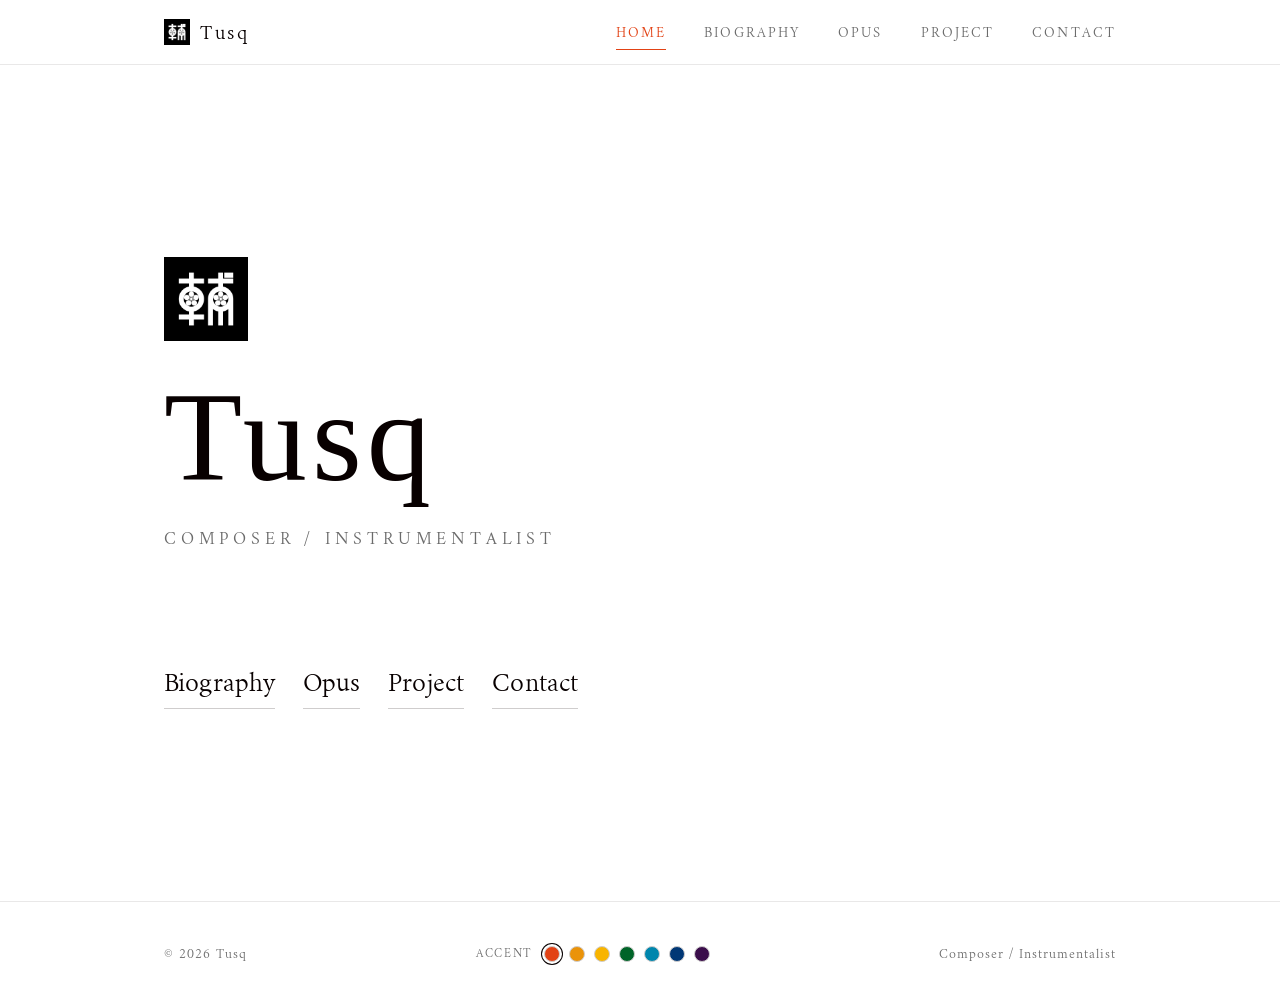
==== commit b3ec486c: "Add selectable accent colors, Smooch wordmark, B/W theme - "Tusq" wordmark now uses Smooch on Home h" ====
--- a/index.html
+++ b/index.html
@@ -15,7 +15,6 @@
   <link rel="icon" type="image/png" href="assets/img/favicon.png" />
   <link rel="preconnect" href="https://fonts.googleapis.com" />
   <link rel="preconnect" href="https://fonts.gstatic.com" crossorigin />
-  <link href="https://fonts.googleapis.com/css2?family=Noto+Sans+JP:wght@400;500&family=Noto+Serif+JP:wght@500;600&display=swap" rel="stylesheet" />
   <link rel="stylesheet" href="assets/css/style.css" />
   <script defer src="assets/js/site.js"></script>
 </head>
@@ -26,7 +25,7 @@
   <main>
     <section class="hero wrap">
       <img class="hero__logo" src="assets/img/Tusq_B_Logo.png" alt="Tusq logo" />
-      <h1 class="hero__name">Tusq</h1>
+      <h1 class="hero__name font-script">Tusq</h1>
       <p class="hero__role">Composer / Instrumentalist</p>
       <nav class="hero__nav" aria-label="Sections">
         <a href="biography.html">Biography</a>
--- a/assets/css/style.css
+++ b/assets/css/style.css
@@ -7,34 +7,34 @@
    data/theme.json via site.js (fonts + colors). Edit the JSON, not here. */
 :root {
   --bg: #ffffff;
-  --bg-elev: #faf8fc;
-  --fg: #191320;
-  --fg-muted: #6f6878;
-  --line: #ece8f1;
-  --line-strong: #d6cee2;
-  --accent: #3b0e4b;
+  --bg-elev: #fafafa;
+  --fg: #080000;
+  --fg-muted: #6b6b6b;
+  --line: #e9e8e8;
+  --line-strong: #cfcdcd;
+  --accent: #E24215;
   --on-accent: #ffffff;
 
   --maxw: 1080px;
   --gutter: clamp(20px, 5vw, 64px);
   --radius: 2px;
 
-  --serif: "GenEi Chikugo Min", "Noto Serif JP", "Hiragino Mincho ProN", "Yu Mincho", serif;
+  --serif: Futura, "Jost", "GenEi Chikugo Min", "Noto Serif JP", "Hiragino Mincho ProN", serif;
+  --label: Futura, "Jost", "GenEi Chikugo Min", "Noto Serif JP", sans-serif;
   --sans: "GenEi Chikugo Min", "Noto Serif JP", "Hiragino Mincho ProN", serif;
+  --script: "Smooch", cursive;
 
   --ease: cubic-bezier(0.2, 0.6, 0.2, 1);
 }
 
 @media (prefers-color-scheme: dark) {
   :root {
-    --bg: #0f0a13;
-    --bg-elev: #171020;
-    --fg: #efe9f4;
-    --fg-muted: #a298ad;
-    --line: #271f30;
-    --line-strong: #3b3047;
-    --accent: #c79ee0;
-    --on-accent: #1a0f22;
+    --bg: #080000;
+    --bg-elev: #151011;
+    --fg: #ffffff;
+    --fg-muted: #9c9696;
+    --line: #241f20;
+    --line-strong: #3a3334;
   }
 }
 
@@ -88,7 +88,7 @@
 h1, h2, h3 { font-family: var(--serif); font-weight: 600; line-height: 1.3; margin: 0; }
 
 .eyebrow {
-  font-family: var(--sans);
+  font-family: var(--label);
   font-size: 0.72rem;
   letter-spacing: 0.28em;
   text-transform: uppercase;
@@ -103,6 +103,13 @@
 }
 
 .lead { color: var(--fg-muted); max-width: 46ch; }
+
+/* "Tusq" wordmark in script face (home hero + biography title) */
+.font-script {
+  font-family: var(--script);
+  font-weight: 400;
+  letter-spacing: 0.01em;
+}
 
 /* ---------- header / nav ---------- */
 .site-header {
@@ -131,6 +138,7 @@
 
 .nav { display: flex; gap: clamp(16px, 3vw, 38px); }
 .nav a {
+  font-family: var(--label);
   font-size: 0.82rem;
   letter-spacing: 0.16em;
   text-transform: uppercase;
@@ -153,6 +161,7 @@
   background: none;
   border: 0;
   color: var(--fg);
+  font-family: var(--label);
   font-size: 0.82rem;
   letter-spacing: 0.16em;
   text-transform: uppercase;
@@ -194,7 +203,7 @@
   line-height: 0.95;
 }
 .hero__role {
-  font-family: var(--sans);
+  font-family: var(--label);
   font-size: clamp(0.8rem, 2.5vw, 1rem);
   letter-spacing: 0.3em;
   text-transform: uppercase;
@@ -249,12 +258,45 @@
   font-size: 0.92rem;
 }
 .facts dt, .facts .k {
+  font-family: var(--label);
   color: var(--fg-muted);
   font-size: 0.72rem;
   letter-spacing: 0.16em;
   text-transform: uppercase;
   padding-top: 3px;
 }
+
+/* ---------- timeline (biography history) ---------- */
+.section-head {
+  font-family: var(--sans);
+  font-size: 0.78rem;
+  letter-spacing: 0.28em;
+  text-transform: uppercase;
+  color: var(--fg-muted);
+  margin: 0 0 1.8em;
+}
+.timeline {
+  list-style: none;
+  margin: 0;
+  padding: 0;
+  border-top: 1px solid var(--line);
+}
+.timeline__item {
+  display: grid;
+  grid-template-columns: 96px 1fr;
+  gap: clamp(16px, 4vw, 40px);
+  padding: 22px 0;
+  border-bottom: 1px solid var(--line);
+}
+.timeline__year {
+  font-family: var(--sans);
+  font-size: 1.05rem;
+  letter-spacing: 0.04em;
+  color: var(--accent);
+  padding-top: 2px;
+}
+.timeline__title { font-family: var(--serif); font-size: 1.1rem; line-height: 1.5; }
+.timeline__detail { color: var(--fg-muted); font-size: 0.88rem; margin-top: 4px; }
 
 /* ---------- collection grid (opus / project) ---------- */
 .collection {
@@ -301,6 +343,7 @@
   position: absolute;
   top: 12px; left: 12px;
   z-index: 1;
+  font-family: var(--label);
   font-size: 0.62rem;
   letter-spacing: 0.18em;
   text-transform: uppercase;
@@ -318,6 +361,7 @@
 .card__title { font-family: var(--serif); font-size: 1.2rem; }
 .card__year { color: var(--fg-muted); font-size: 0.8rem; white-space: nowrap; }
 .card__meta {
+  font-family: var(--label);
   color: var(--fg-muted);
   font-size: 0.74rem;
   letter-spacing: 0.14em;
@@ -365,6 +409,7 @@
 }
 .modal__title { font-size: clamp(1.6rem, 4vw, 2.2rem); margin-bottom: 0.2em; }
 .modal__meta {
+  font-family: var(--label);
   color: var(--fg-muted);
   font-size: 0.76rem;
   letter-spacing: 0.16em;
@@ -390,6 +435,7 @@
 
 .tags { display: flex; flex-wrap: wrap; gap: 8px; margin-bottom: 1.6em; }
 .tag {
+  font-family: var(--label);
   font-size: 0.68rem;
   letter-spacing: 0.12em;
   text-transform: uppercase;
@@ -405,6 +451,7 @@
   gap: 8px;
   border: 1px solid var(--line-strong);
   padding: 10px 18px;
+  font-family: var(--label);
   font-size: 0.8rem;
   letter-spacing: 0.1em;
   text-transform: uppercase;
@@ -436,7 +483,7 @@
   font-family: var(--serif);
   font-size: clamp(1.3rem, 4vw, 1.8rem);
 }
-.contact-list .value { color: var(--fg-muted); font-size: 0.85rem; }
+.contact-list .value { font-family: var(--label); color: var(--fg-muted); font-size: 0.85rem; }
 
 /* ---------- states ---------- */
 .state {
@@ -450,15 +497,47 @@
   border-top: 1px solid var(--line);
   padding-block: 40px;
   color: var(--fg-muted);
+  font-family: var(--label);
   font-size: 0.78rem;
   letter-spacing: 0.08em;
 }
 .site-footer__inner {
   display: flex;
   flex-wrap: wrap;
-  gap: 12px;
+  align-items: center;
+  gap: 16px;
   justify-content: space-between;
 }
+
+/* ---------- accent picker ---------- */
+.accent-picker {
+  display: flex;
+  align-items: center;
+  gap: 9px;
+  flex-wrap: wrap;
+}
+.accent-picker__label {
+  font-family: var(--label);
+  font-size: 0.66rem;
+  letter-spacing: 0.16em;
+  text-transform: uppercase;
+  color: var(--fg-muted);
+  margin-right: 2px;
+}
+.swatch {
+  width: 16px;
+  height: 16px;
+  padding: 0;
+  border-radius: 50%;
+  border: 1px solid var(--line-strong);
+  cursor: pointer;
+  transition: transform 0.15s var(--ease);
+}
+.swatch:hover { transform: scale(1.18); }
+.swatch[aria-pressed="true"] {
+  box-shadow: 0 0 0 2px var(--bg), 0 0 0 3px var(--fg);
+}
+.swatch:focus-visible { outline: 2px solid var(--fg); outline-offset: 3px; }
 
 /* ---------- reveal animation ---------- */
 @media (prefers-reduced-motion: no-preference) {
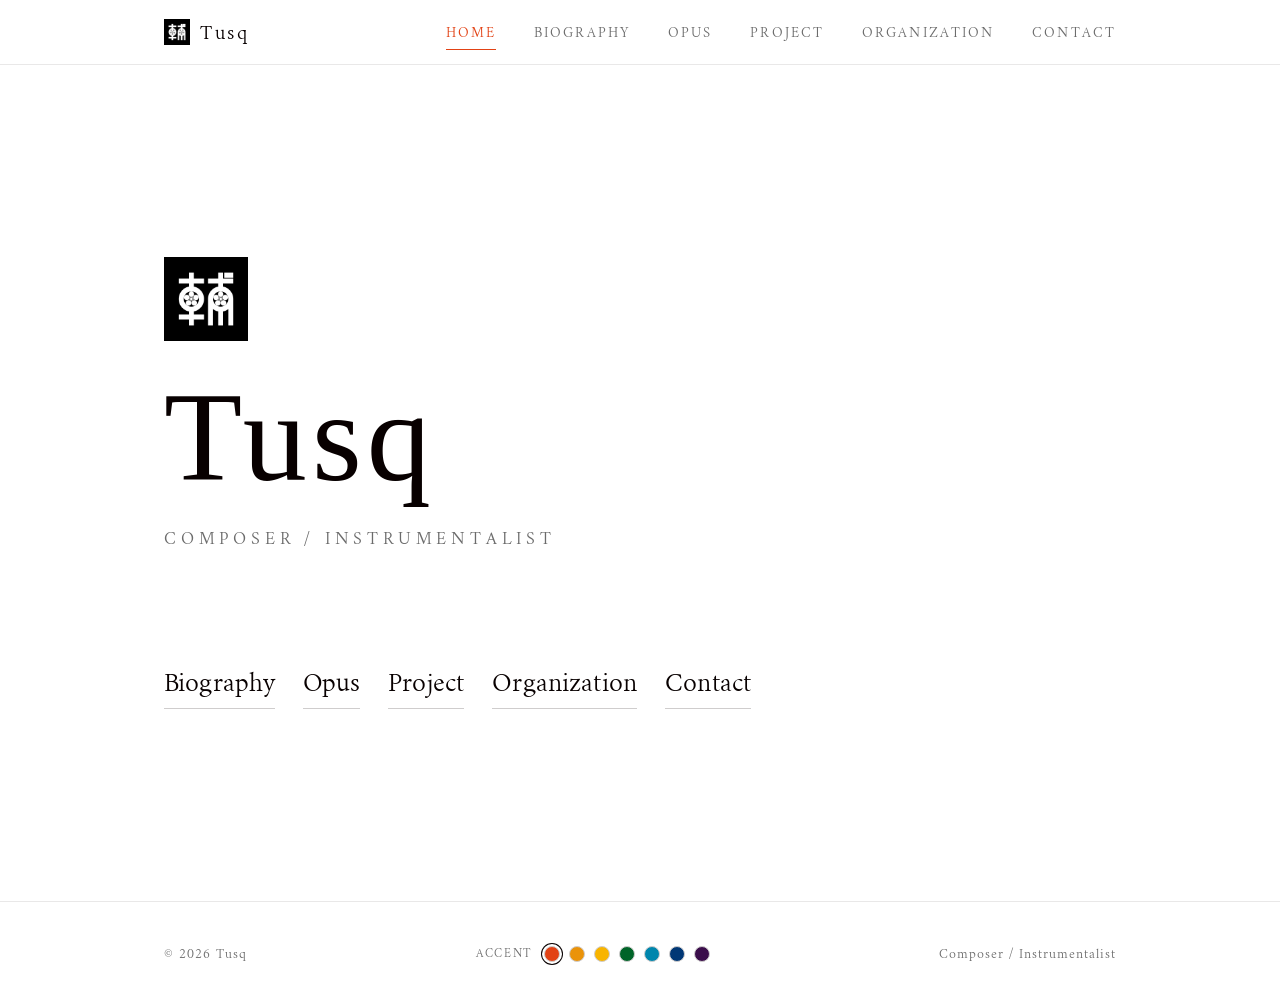
==== commit 06e51716: "Add Organization page (affiliated groups) - New organization.html (JSON-driven grid via collection.j" ====
--- a/index.html
+++ b/index.html
@@ -20,7 +20,7 @@
 </head>
 <body>
   <header id="site-header"></header>
-  <noscript><nav class="wrap" style="padding-block:16px"><a href="biography.html">Biography</a> · <a href="opus.html">Opus</a> · <a href="project.html">Project</a> · <a href="contact.html">Contact</a></nav></noscript>
+  <noscript><nav class="wrap" style="padding-block:16px"><a href="biography.html">Biography</a> · <a href="opus.html">Opus</a> · <a href="project.html">Project</a> · <a href="organization.html">Organization</a> · <a href="contact.html">Contact</a></nav></noscript>
 
   <main>
     <section class="hero wrap">
@@ -31,6 +31,7 @@
         <a href="biography.html">Biography</a>
         <a href="opus.html">Opus</a>
         <a href="project.html">Project</a>
+        <a href="organization.html">Organization</a>
         <a href="contact.html">Contact</a>
       </nav>
     </section>
